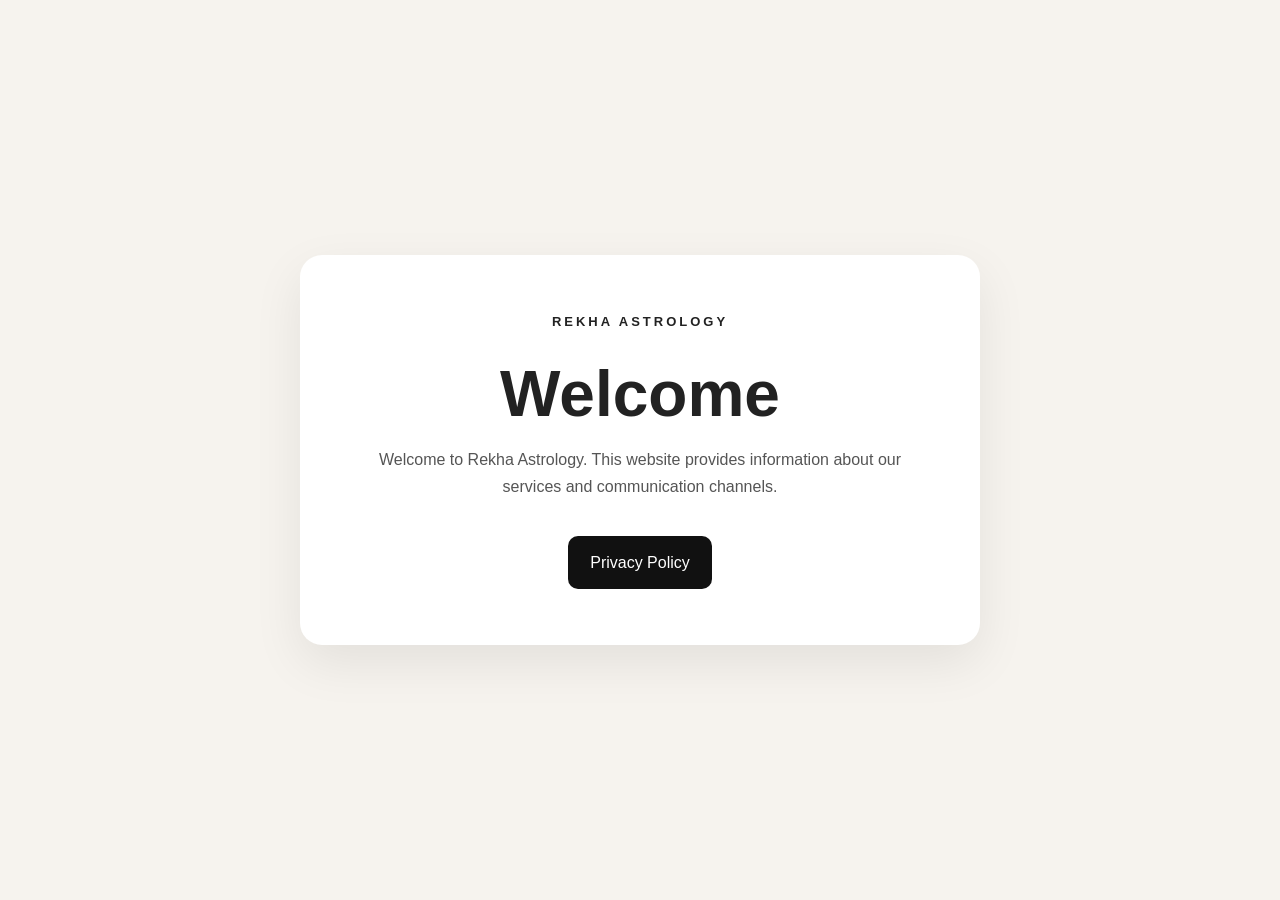
==== index.html @ 8eb56d3b "Add files via upload" ====
<!DOCTYPE html>
<html lang="en">
<head>
  <meta charset="UTF-8">
  <meta name="viewport" content="width=device-width, initial-scale=1.0">
  <title>Rekha Astrology</title>
  <meta name="description" content="Rekha Astrology website.">
  <link rel="stylesheet" href="style.css">
</head>
<body>
  <main class="hero">
    <div class="card">
      <div class="brand">REKHA ASTROLOGY</div>
      <h1>Welcome</h1>
      <p>Welcome to Rekha Astrology. This website provides information about our services and communication channels.</p>
      <a class="button" href="privacy-policy.html">Privacy Policy</a>
    </div>
  </main>
</body>
</html>
---- style.css ----
* {
  box-sizing: border-box;
}

body {
  margin: 0;
  font-family: Arial, Helvetica, sans-serif;
  background: #f6f3ee;
  color: #222;
  line-height: 1.7;
}

.hero {
  min-height: 100vh;
  display: grid;
  place-items: center;
  padding: 24px;
}

.card {
  width: min(680px, 100%);
  background: white;
  padding: 56px;
  border-radius: 22px;
  box-shadow: 0 18px 50px rgba(0,0,0,.08);
  text-align: center;
}

.brand {
  letter-spacing: 3px;
  font-size: 13px;
  font-weight: 700;
  margin-bottom: 28px;
}

h1 {
  font-size: clamp(38px, 7vw, 64px);
  line-height: 1.05;
  margin: 0 0 18px;
}

p {
  color: #555;
}

.button {
  display: inline-block;
  margin-top: 20px;
  padding: 13px 22px;
  background: #111;
  color: white;
  text-decoration: none;
  border-radius: 10px;
}

.page {
  padding: 50px 20px;
}

.policy {
  width: min(850px, 100%);
  margin: auto;
  background: white;
  padding: clamp(28px, 6vw, 64px);
  border-radius: 20px;
  box-shadow: 0 18px 50px rgba(0,0,0,.07);
}

.policy h1 {
  font-size: clamp(36px, 6vw, 52px);
  margin-bottom: 8px;
}

.policy h2 {
  margin-top: 34px;
  font-size: 22px;
}

.updated {
  font-size: 14px;
  color: #777;
}

.back {
  display: inline-block;
  margin-top: 35px;
  color: #111;
  font-weight: 600;
}
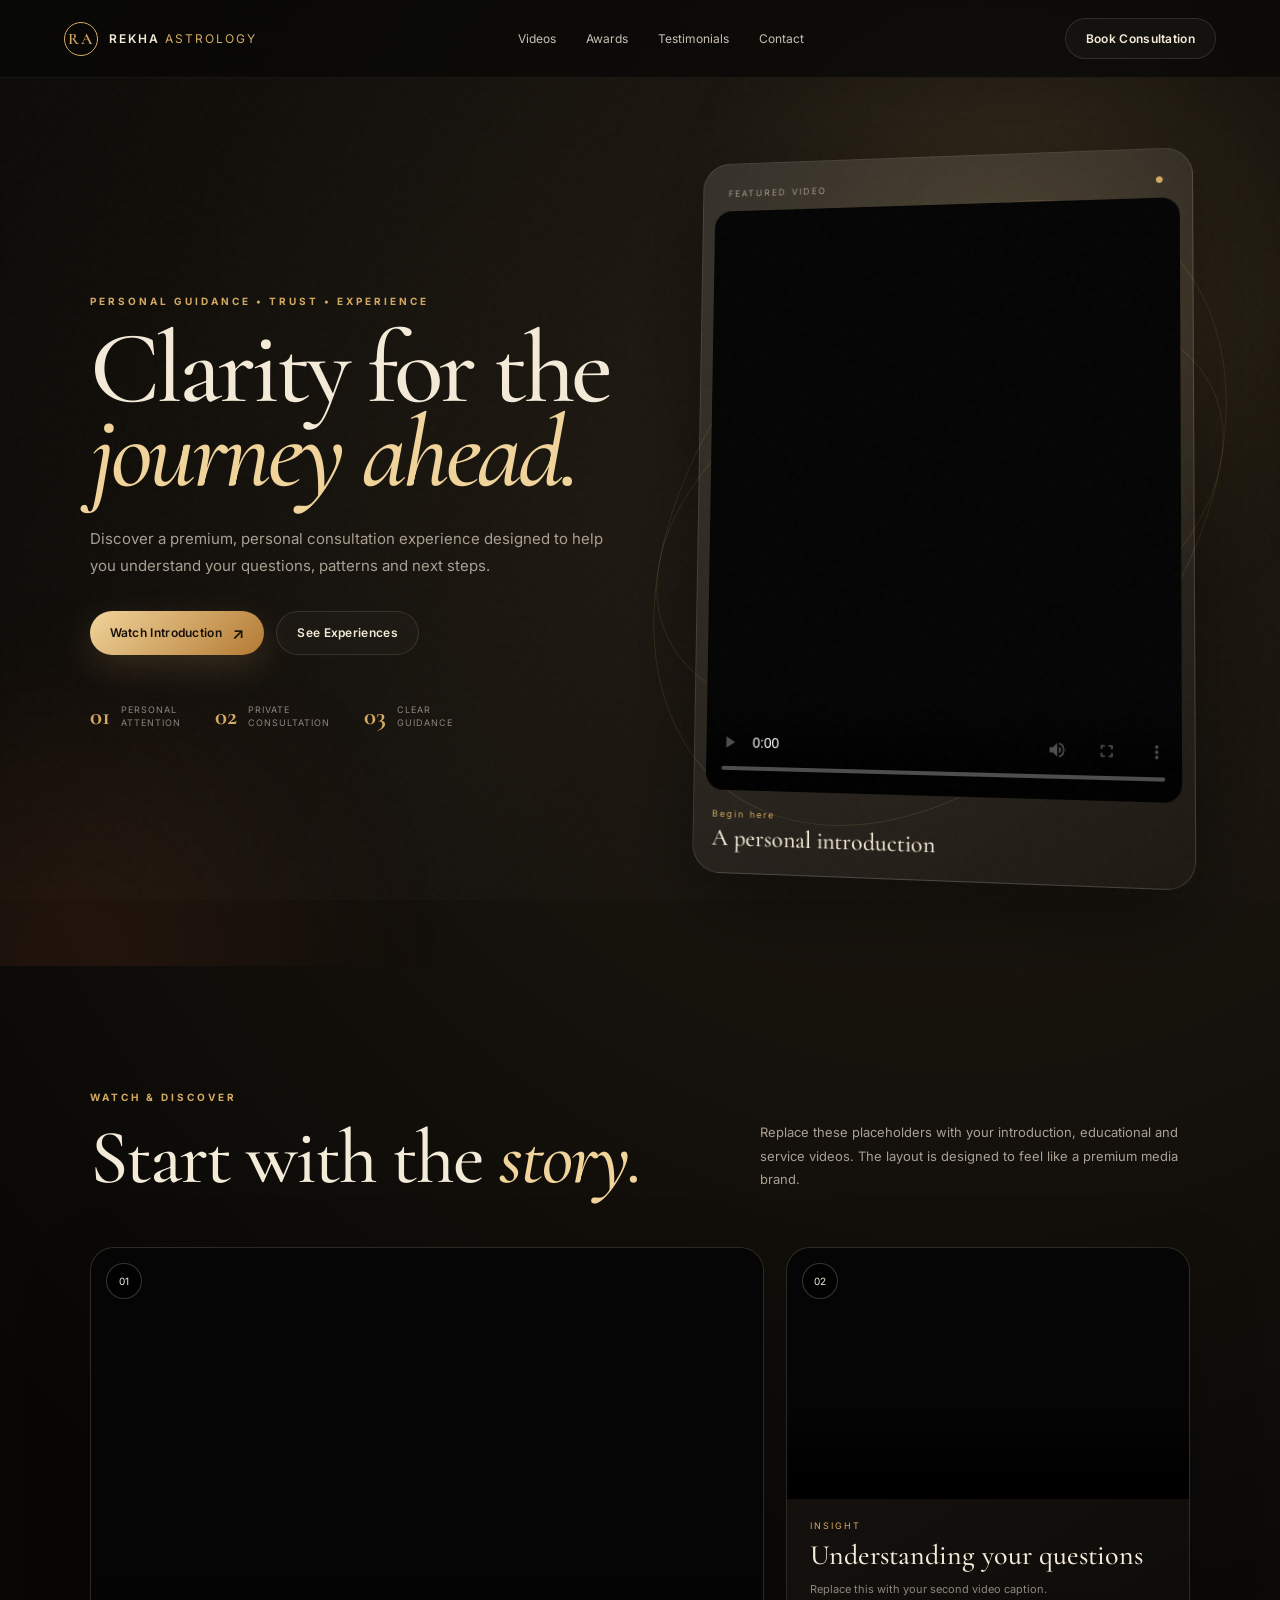
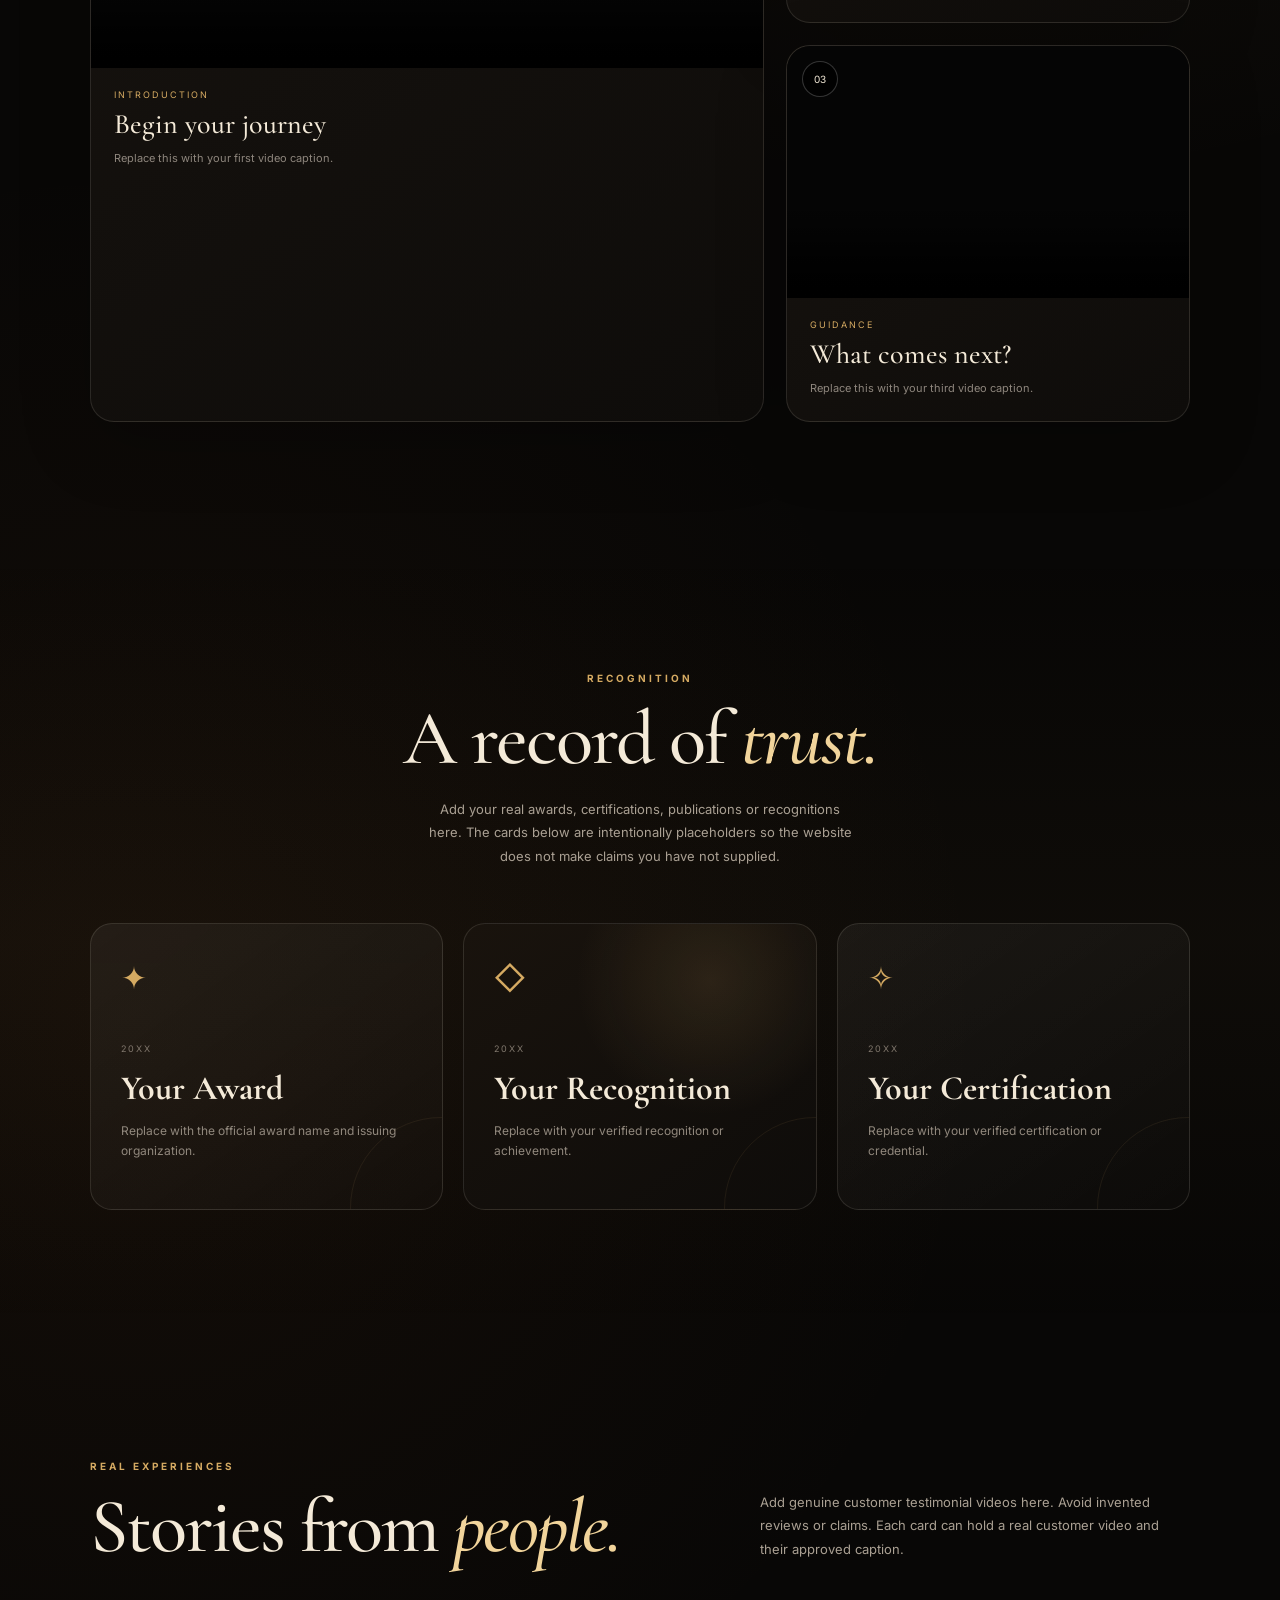
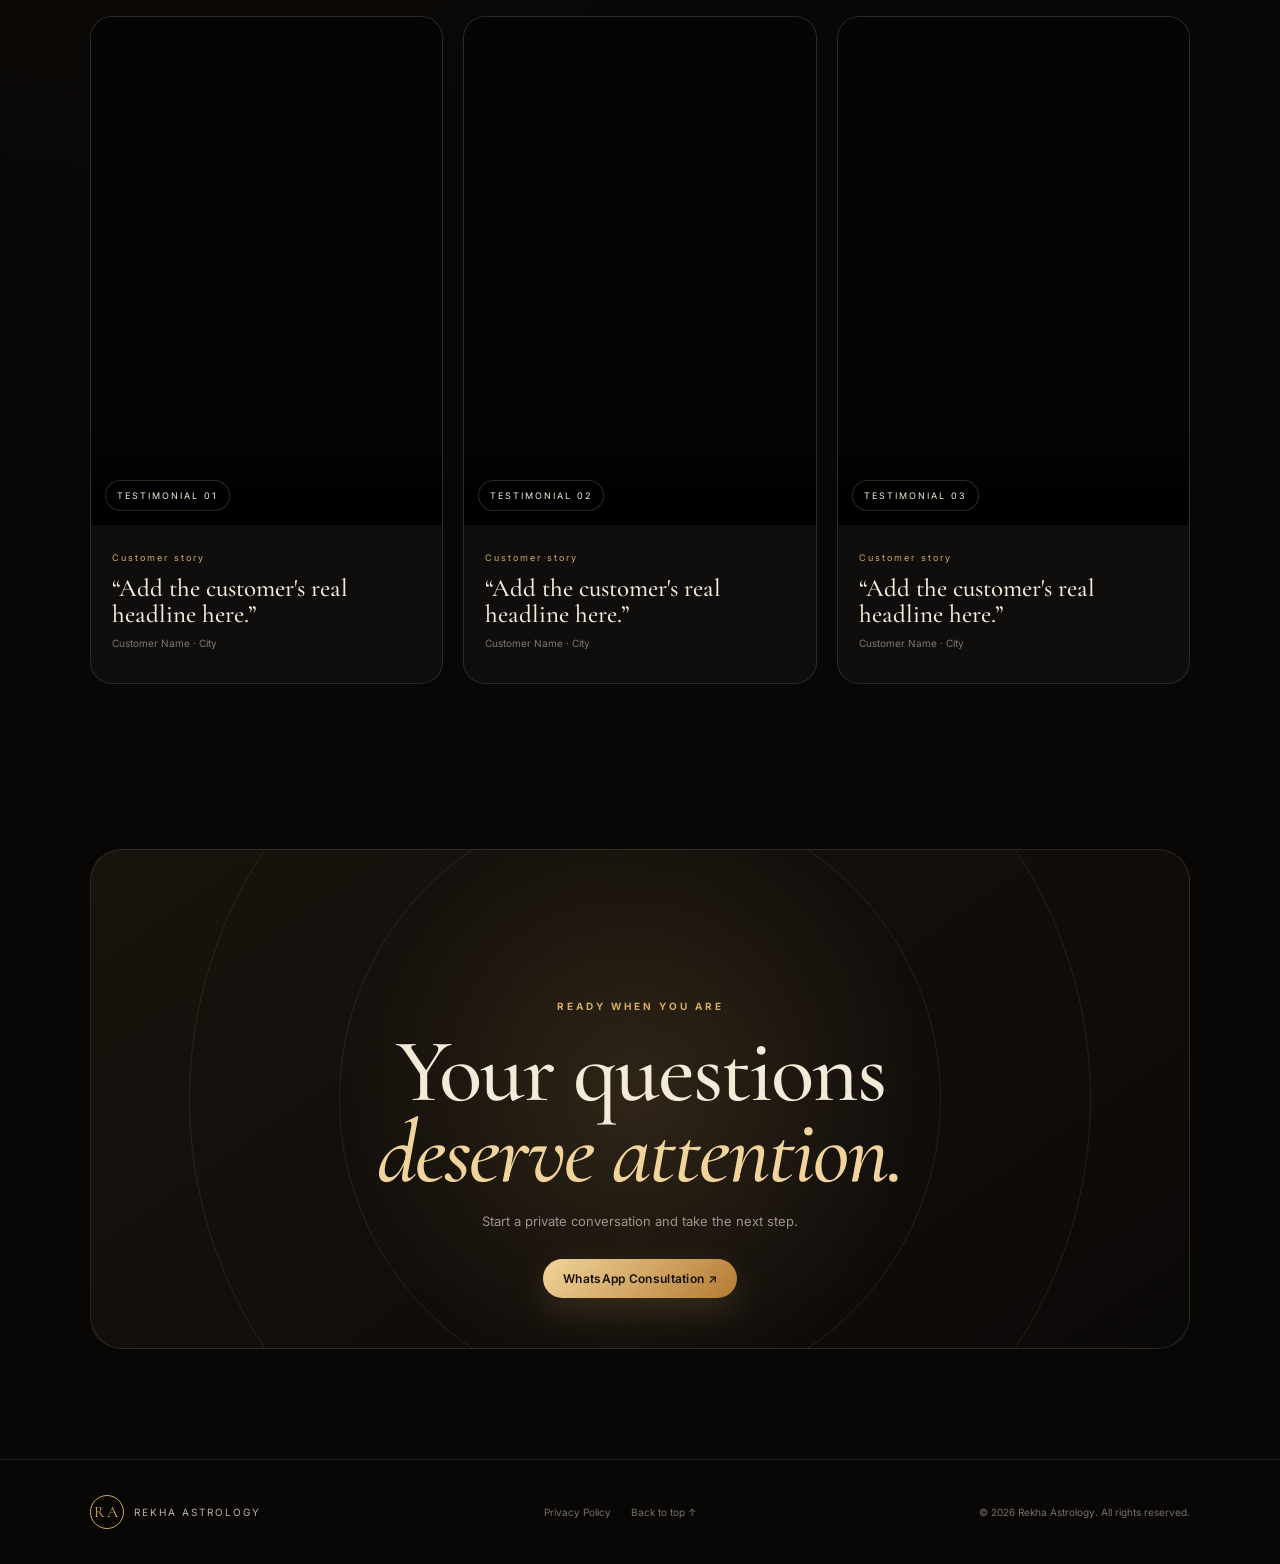
==== commit 5953432f: "Add files via upload" ====
--- a/index.html
+++ b/index.html
@@ -3,18 +3,262 @@
 <head>
   <meta charset="UTF-8">
   <meta name="viewport" content="width=device-width, initial-scale=1.0">
-  <title>Rekha Astrology</title>
-  <meta name="description" content="Rekha Astrology website.">
+  <meta name="description" content="Rekha Astrology - a premium consultation experience.">
+  <title>Rekha Astrology | Premium Guidance</title>
+  <link rel="preconnect" href="https://fonts.googleapis.com">
+  <link rel="preconnect" href="https://fonts.gstatic.com" crossorigin>
+  <link href="https://fonts.googleapis.com/css2?family=Cormorant+Garamond:wght@500;600;700&family=Inter:wght@400;500;600;700&display=swap" rel="stylesheet">
   <link rel="stylesheet" href="style.css">
 </head>
+
 <body>
-  <main class="hero">
-    <div class="card">
-      <div class="brand">REKHA ASTROLOGY</div>
-      <h1>Welcome</h1>
-      <p>Welcome to Rekha Astrology. This website provides information about our services and communication channels.</p>
-      <a class="button" href="privacy-policy.html">Privacy Policy</a>
+  <div class="noise"></div>
+
+  <header class="site-header">
+    <a class="logo" href="#top" aria-label="Rekha Astrology home">
+      <span class="logo-mark">RA</span>
+      <span>REKHA <b>ASTROLOGY</b></span>
+    </a>
+
+    <nav class="nav">
+      <a href="#videos">Videos</a>
+      <a href="#awards">Awards</a>
+      <a href="#testimonials">Testimonials</a>
+      <a href="#contact">Contact</a>
+    </nav>
+
+    <a class="nav-cta" href="#contact">Book Consultation</a>
+    <button class="menu-btn" aria-label="Open menu">☰</button>
+  </header>
+
+  <main id="top">
+    <!-- HERO -->
+    <section class="hero">
+      <div class="hero-glow glow-one"></div>
+      <div class="hero-glow glow-two"></div>
+
+      <div class="hero-copy reveal">
+        <p class="eyebrow">PERSONAL GUIDANCE • TRUST • EXPERIENCE</p>
+        <h1>Clarity for the<br><em>journey ahead.</em></h1>
+        <p class="hero-text">
+          Discover a premium, personal consultation experience designed to help
+          you understand your questions, patterns and next steps.
+        </p>
+
+        <div class="hero-actions">
+          <a class="button button-primary" href="#videos">Watch Introduction <span>↗</span></a>
+          <a class="button button-ghost" href="#testimonials">See Experiences</a>
+        </div>
+
+        <div class="trust-row">
+          <div><strong>01</strong><span>Personal<br>Attention</span></div>
+          <div><strong>02</strong><span>Private<br>Consultation</span></div>
+          <div><strong>03</strong><span>Clear<br>Guidance</span></div>
+        </div>
+      </div>
+
+      <div class="hero-visual reveal delay-1">
+        <div class="orbit orbit-a"></div>
+        <div class="orbit orbit-b"></div>
+        <div class="hero-card">
+          <div class="card-top">
+            <span>FEATURED VIDEO</span>
+            <span class="live-dot">●</span>
+          </div>
+
+          <!-- Replace with your own video file -->
+          <video class="hero-video" controls playsinline preload="metadata"
+                 poster="assets/hero-poster.jpg">
+            <source src="videos/intro.mp4" type="video/mp4">
+            Your browser does not support video.
+          </video>
+
+          <div class="video-caption">
+            <span>Begin here</span>
+            <strong>A personal introduction</strong>
+          </div>
+        </div>
+      </div>
+    </section>
+
+    <!-- VIDEO SECTION -->
+    <section class="section" id="videos">
+      <div class="section-heading reveal">
+        <div>
+          <p class="eyebrow">WATCH & DISCOVER</p>
+          <h2>Start with the <em>story.</em></h2>
+        </div>
+        <p class="section-intro">
+          Replace these placeholders with your introduction, educational and
+          service videos. The layout is designed to feel like a premium media brand.
+        </p>
+      </div>
+
+      <div class="video-grid">
+        <article class="video-card large reveal">
+          <div class="video-frame">
+            <video controls playsinline preload="metadata" poster="assets/video-1.jpg">
+              <source src="videos/video-1.mp4" type="video/mp4">
+            </video>
+            <span class="video-number">01</span>
+          </div>
+          <div class="video-info">
+            <p>INTRODUCTION</p>
+            <h3>Begin your journey</h3>
+            <span>Replace this with your first video caption.</span>
+          </div>
+        </article>
+
+        <article class="video-card reveal delay-1">
+          <div class="video-frame">
+            <video controls playsinline preload="metadata" poster="assets/video-2.jpg">
+              <source src="videos/video-2.mp4" type="video/mp4">
+            </video>
+            <span class="video-number">02</span>
+          </div>
+          <div class="video-info">
+            <p>INSIGHT</p>
+            <h3>Understanding your questions</h3>
+            <span>Replace this with your second video caption.</span>
+          </div>
+        </article>
+
+        <article class="video-card reveal delay-2">
+          <div class="video-frame">
+            <video controls playsinline preload="metadata" poster="assets/video-3.jpg">
+              <source src="videos/video-3.mp4" type="video/mp4">
+            </video>
+            <span class="video-number">03</span>
+          </div>
+          <div class="video-info">
+            <p>GUIDANCE</p>
+            <h3>What comes next?</h3>
+            <span>Replace this with your third video caption.</span>
+          </div>
+        </article>
+      </div>
+    </section>
+
+    <!-- AWARDS -->
+    <section class="section awards-section" id="awards">
+      <div class="section-heading centered reveal">
+        <p class="eyebrow">RECOGNITION</p>
+        <h2>A record of <em>trust.</em></h2>
+        <p class="section-intro">
+          Add your real awards, certifications, publications or recognitions here.
+          The cards below are intentionally placeholders so the website does not make
+          claims you have not supplied.
+        </p>
+      </div>
+
+      <div class="awards-grid">
+        <article class="award-card reveal">
+          <span class="award-icon">✦</span>
+          <span class="award-year">20XX</span>
+          <h3>Your Award</h3>
+          <p>Replace with the official award name and issuing organization.</p>
+        </article>
+
+        <article class="award-card featured reveal delay-1">
+          <span class="award-icon">◇</span>
+          <span class="award-year">20XX</span>
+          <h3>Your Recognition</h3>
+          <p>Replace with your verified recognition or achievement.</p>
+        </article>
+
+        <article class="award-card reveal delay-2">
+          <span class="award-icon">✧</span>
+          <span class="award-year">20XX</span>
+          <h3>Your Certification</h3>
+          <p>Replace with your verified certification or credential.</p>
+        </article>
+      </div>
+    </section>
+
+    <!-- TESTIMONIALS -->
+    <section class="section testimonials-section" id="testimonials">
+      <div class="section-heading reveal">
+        <div>
+          <p class="eyebrow">REAL EXPERIENCES</p>
+          <h2>Stories from <em>people.</em></h2>
+        </div>
+        <p class="section-intro">
+          Add genuine customer testimonial videos here. Avoid invented reviews or
+          claims. Each card can hold a real customer video and their approved caption.
+        </p>
+      </div>
+
+      <div class="testimonial-grid">
+        <article class="testimonial-card reveal">
+          <div class="testimonial-video">
+            <video controls playsinline preload="metadata" poster="assets/testimonial-1.jpg">
+              <source src="videos/testimonial-1.mp4" type="video/mp4">
+            </video>
+            <div class="play-label">TESTIMONIAL 01</div>
+          </div>
+          <div class="testimonial-copy">
+            <span>Customer story</span>
+            <h3>“Add the customer's real headline here.”</h3>
+            <p>Customer Name · City</p>
+          </div>
+        </article>
+
+        <article class="testimonial-card reveal delay-1">
+          <div class="testimonial-video">
+            <video controls playsinline preload="metadata" poster="assets/testimonial-2.jpg">
+              <source src="videos/testimonial-2.mp4" type="video/mp4">
+            </video>
+            <div class="play-label">TESTIMONIAL 02</div>
+          </div>
+          <div class="testimonial-copy">
+            <span>Customer story</span>
+            <h3>“Add the customer's real headline here.”</h3>
+            <p>Customer Name · City</p>
+          </div>
+        </article>
+
+        <article class="testimonial-card reveal delay-2">
+          <div class="testimonial-video">
+            <video controls playsinline preload="metadata" poster="assets/testimonial-3.jpg">
+              <source src="videos/testimonial-3.mp4" type="video/mp4">
+            </video>
+            <div class="play-label">TESTIMONIAL 03</div>
+          </div>
+          <div class="testimonial-copy">
+            <span>Customer story</span>
+            <h3>“Add the customer's real headline here.”</h3>
+            <p>Customer Name · City</p>
+          </div>
+        </article>
+      </div>
+    </section>
+
+    <!-- CTA -->
+    <section class="cta-section" id="contact">
+      <div class="cta-glow"></div>
+      <div class="cta-inner reveal">
+        <p class="eyebrow">READY WHEN YOU ARE</p>
+        <h2>Your questions<br><em>deserve attention.</em></h2>
+        <p>Start a private conversation and take the next step.</p>
+        <a class="button button-primary" href="https://wa.me/919864862860" target="_blank" rel="noopener">
+          WhatsApp Consultation ↗
+        </a>
+      </div>
+    </section>
+  </main>
+
+  <footer>
+    <div class="footer-brand">
+      <span class="logo-mark">RA</span>
+      <span>REKHA ASTROLOGY</span>
     </div>
-  </main>
+    <div class="footer-links">
+      <a href="privacy-policy.html">Privacy Policy</a>
+      <a href="#top">Back to top ↑</a>
+    </div>
+    <p>© <span id="year"></span> Rekha Astrology. All rights reserved.</p>
+  </footer>
+
+  <script src="script.js"></script>
 </body>
 </html>
--- a/style.css
+++ b/style.css
@@ -1,89 +1,110 @@
-* {
-  box-sizing: border-box;
+*{box-sizing:border-box}
+:root{
+  --bg:#080706;
+  --panel:#12100d;
+  --panel2:#181410;
+  --cream:#f4ead8;
+  --muted:#aaa093;
+  --gold:#d5aa62;
+  --gold2:#f1d49b;
+  --line:rgba(244,234,216,.12);
+  --shadow:0 30px 90px rgba(0,0,0,.45);
 }
+html{scroll-behavior:smooth}
+body{
+  margin:0;background:
+  radial-gradient(circle at 75% 10%,rgba(213,170,98,.12),transparent 30%),
+  radial-gradient(circle at 10% 55%,rgba(160,90,35,.08),transparent 30%),
+  var(--bg);
+  color:var(--cream);font-family:Inter,Arial,sans-serif;overflow-x:hidden
+}
+body:before{content:"";position:fixed;inset:0;pointer-events:none;background:linear-gradient(120deg,transparent,rgba(255,255,255,.015),transparent);z-index:0}
+.noise{position:fixed;inset:0;opacity:.025;pointer-events:none;z-index:20;background-image:url("data:image/svg+xml,%3Csvg viewBox='0 0 180 180' xmlns='http://www.w3.org/2000/svg'%3E%3Cfilter id='n'%3E%3CfeTurbulence type='fractalNoise' baseFrequency='.9' numOctaves='4' stitchTiles='stitch'/%3E%3C/filter%3E%3Crect width='100%25' height='100%25' filter='url(%23n)' opacity='.8'/%3E%3C/svg%3E")}
+a{color:inherit;text-decoration:none}
+.site-header{
+  position:fixed;top:0;left:0;right:0;height:78px;padding:0 5vw;
+  display:flex;align-items:center;justify-content:space-between;
+  border-bottom:1px solid rgba(255,255,255,.06);
+  background:rgba(8,7,6,.72);backdrop-filter:blur(18px);z-index:50
+}
+.logo{display:flex;align-items:center;gap:11px;font-size:12px;letter-spacing:2px;font-weight:600}
+.logo b{font-weight:400;color:var(--gold)}
+.logo-mark{display:grid;place-items:center;width:34px;height:34px;border:1px solid var(--gold);border-radius:50%;color:var(--gold);font-family:"Cormorant Garamond",serif;font-size:16px}
+.nav{display:flex;gap:30px;font-size:12px;color:#c9c0b5}
+.nav a{transition:.25s}.nav a:hover{color:var(--gold2)}
+.nav-cta,.button{display:inline-flex;align-items:center;justify-content:center;border-radius:999px;padding:12px 20px;font-size:12px;font-weight:600;letter-spacing:.3px}
+.nav-cta{border:1px solid var(--line);background:rgba(255,255,255,.03)}
+.menu-btn{display:none;background:none;color:var(--cream);border:0;font-size:22px}
+.hero{
+  min-height:100vh;padding:150px 7vw 90px;display:grid;grid-template-columns:1.02fr .98fr;
+  align-items:center;gap:6vw;position:relative;overflow:hidden
+}
+.hero-copy{position:relative;z-index:2;max-width:720px}
+.eyebrow{font-size:10px;letter-spacing:3px;color:var(--gold);font-weight:700;margin:0 0 20px}
+h1,h2,h3{font-family:"Cormorant Garamond",Georgia,serif}
+h1{font-size:clamp(64px,8vw,116px);line-height:.82;font-weight:500;letter-spacing:-4px;margin:0 0 30px}
+h1 em,h2 em{font-weight:500;color:var(--gold2)}
+.hero-text{max-width:540px;color:var(--muted);line-height:1.8;font-size:15px}
+.hero-actions{display:flex;gap:12px;margin:32px 0 46px;flex-wrap:wrap}
+.button-primary{background:linear-gradient(135deg,#f1d49b,#b47a32);color:#17110a;box-shadow:0 12px 35px rgba(213,170,98,.18)}
+.button-primary span{margin-left:10px;font-size:16px}
+.button-ghost{border:1px solid var(--line);background:rgba(255,255,255,.025)}
+.trust-row{display:flex;gap:34px}.trust-row div{display:flex;gap:11px;align-items:center}.trust-row strong{font-family:"Cormorant Garamond";font-size:25px;color:var(--gold)}.trust-row span{font-size:9px;line-height:1.45;color:#8d867e;letter-spacing:1px;text-transform:uppercase}
+.hero-visual{position:relative;min-height:620px;display:grid;place-items:center}
+.hero-card{
+  width:min(500px,100%);padding:12px;background:linear-gradient(145deg,rgba(255,255,255,.11),rgba(255,255,255,.025));
+  border:1px solid rgba(255,255,255,.12);border-radius:28px;box-shadow:var(--shadow);
+  transform:perspective(1200px) rotateY(-7deg) rotateX(3deg);transition:.5s;position:relative;z-index:2
+}
+.hero-card:hover{transform:perspective(1200px) rotateY(-1deg) rotateX(1deg) translateY(-8px)}
+.card-top{display:flex;justify-content:space-between;padding:13px 14px;color:#a49b8e;font-size:9px;letter-spacing:2px}
+.live-dot{color:#d5aa62}
+.hero-video,.video-frame video,.testimonial-video video{display:block;width:100%;height:100%;object-fit:cover;background:#050505}
+.hero-video{aspect-ratio:4/5;border-radius:18px}
+.video-caption{padding:18px 7px 8px;display:flex;flex-direction:column;gap:4px}.video-caption span{font-size:9px;color:var(--gold);letter-spacing:2px}.video-caption strong{font-family:"Cormorant Garamond";font-size:24px;font-weight:500}
+.orbit{position:absolute;border:1px solid rgba(213,170,98,.14);border-radius:50%;transform:rotate(-24deg);z-index:0}.orbit-a{width:600px;height:360px}.orbit-b{width:480px;height:700px;transform:rotate(38deg)}
+.hero-glow{position:absolute;width:400px;height:400px;border-radius:50%;filter:blur(100px);opacity:.15}.glow-one{background:#d5aa62;right:5%;top:10%}.glow-two{background:#9a4d28;left:-10%;bottom:-20%}
+.section{padding:125px 7vw;position:relative;z-index:2}
+.section-heading{display:flex;justify-content:space-between;align-items:end;gap:50px;margin-bottom:55px}.section-heading.centered{display:block;text-align:center;max-width:800px;margin:0 auto 55px}
+h2{font-size:clamp(52px,6vw,86px);line-height:.9;letter-spacing:-2px;font-weight:500;margin:0}
+.section-intro{max-width:430px;color:var(--muted);font-size:13px;line-height:1.8;margin:0}
+.centered .section-intro{margin:25px auto 0}
+.video-grid{display:grid;grid-template-columns:1.25fr .75fr;gap:22px}
+.video-card{background:linear-gradient(145deg,#17130f,#0e0c0a);border:1px solid var(--line);border-radius:24px;overflow:hidden;box-shadow:0 20px 70px rgba(0,0,0,.22);transition:.45s}
+.video-card:hover,.award-card:hover,.testimonial-card:hover{transform:translateY(-8px);border-color:rgba(213,170,98,.3)}
+.video-card.large{grid-row:span 2}
+.video-frame{position:relative;aspect-ratio:16/10;background:#050505;overflow:hidden}.video-card.large .video-frame{aspect-ratio:16/10}
+.video-number{position:absolute;top:15px;left:15px;width:36px;height:36px;border-radius:50%;display:grid;place-items:center;background:rgba(0,0,0,.65);border:1px solid rgba(255,255,255,.2);font-size:10px}
+.video-info{padding:21px 23px 25px}.video-info p{font-size:9px;letter-spacing:2px;color:var(--gold);margin:0 0 7px}.video-info h3{font-size:28px;margin:0 0 5px;font-weight:500}.video-info span{color:#8e867d;font-size:11px}
+.awards-section{background:linear-gradient(180deg,transparent,rgba(213,170,98,.035),transparent)}
+.awards-grid{display:grid;grid-template-columns:repeat(3,1fr);gap:20px}
+.award-card{min-height:280px;padding:35px 30px;border:1px solid var(--line);border-radius:22px;background:linear-gradient(145deg,rgba(255,255,255,.05),rgba(255,255,255,.015));transition:.45s;position:relative;overflow:hidden}
+.award-card:after{content:"";position:absolute;width:180px;height:180px;border:1px solid rgba(213,170,98,.09);border-radius:50%;right:-90px;bottom:-90px}
+.award-card.featured{background:radial-gradient(circle at 70% 20%,rgba(213,170,98,.12),transparent 40%),linear-gradient(145deg,#19130d,#0e0c0a)}
+.award-icon{display:block;color:var(--gold);font-size:31px;margin-bottom:40px}.award-year{font-size:9px;letter-spacing:2px;color:#81786d}.award-card h3{font-size:34px;margin:12px 0 8px}.award-card p{font-size:12px;line-height:1.7;color:#91887d;max-width:290px}
+.testimonial-grid{display:grid;grid-template-columns:repeat(3,1fr);gap:20px}
+.testimonial-card{border:1px solid var(--line);border-radius:22px;background:#100e0c;overflow:hidden;transition:.45s}
+.testimonial-video{aspect-ratio:9/13;position:relative}.play-label{position:absolute;left:14px;bottom:14px;font-size:9px;letter-spacing:2px;padding:9px 11px;background:rgba(0,0,0,.7);border:1px solid rgba(255,255,255,.16);border-radius:999px}
+.testimonial-copy{padding:20px 21px 24px}.testimonial-copy span{font-size:9px;color:var(--gold);letter-spacing:2px}.testimonial-copy h3{font-size:25px;line-height:1.05;font-weight:500;margin:10px 0}.testimonial-copy p{font-size:10px;color:#7f776e}
+.cta-section{margin:40px 7vw 110px;border-radius:32px;min-height:500px;display:grid;place-items:center;text-align:center;position:relative;overflow:hidden;border:1px solid var(--line);background:radial-gradient(circle at center,rgba(213,170,98,.15),transparent 48%),linear-gradient(145deg,#19130d,#0b0908)}
+.cta-section:before,.cta-section:after{content:"";position:absolute;border:1px solid rgba(213,170,98,.12);border-radius:50%}.cta-section:before{width:600px;height:600px}.cta-section:after{width:900px;height:900px}
+.cta-inner{position:relative;z-index:2}.cta-inner h2{font-size:clamp(54px,7vw,90px)}.cta-inner>p:not(.eyebrow){color:#9d958a;margin:20px auto 30px;font-size:13px}
+footer{border-top:1px solid var(--line);padding:35px 7vw;display:flex;align-items:center;justify-content:space-between;gap:20px;color:#777069;font-size:10px}
+.footer-brand{display:flex;align-items:center;gap:10px;letter-spacing:2px;color:#bdb4a8}.footer-links{display:flex;gap:20px}.footer-links a:hover{color:var(--gold)}
+.reveal{opacity:0;transform:translateY(24px);transition:opacity .8s ease,transform .8s ease}.reveal.visible{opacity:1;transform:none}.delay-1{transition-delay:.12s}.delay-2{transition-delay:.22s}
 
-body {
-  margin: 0;
-  font-family: Arial, Helvetica, sans-serif;
-  background: #f6f3ee;
-  color: #222;
-  line-height: 1.7;
+@media(max-width:900px){
+  .nav{display:none}.nav-cta{display:none}.menu-btn{display:block}
+  .hero{grid-template-columns:1fr;padding-top:130px}.hero-visual{min-height:500px}
+  .video-grid{grid-template-columns:1fr}.video-card.large{grid-row:auto}
+  .awards-grid,.testimonial-grid{grid-template-columns:1fr 1fr}
+  .section-heading{display:block}.section-intro{margin-top:22px}
 }
-
-.hero {
-  min-height: 100vh;
-  display: grid;
-  place-items: center;
-  padding: 24px;
+@media(max-width:620px){
+  .site-header{padding:0 20px}.hero,.section{padding-left:20px;padding-right:20px}
+  h1{font-size:64px;letter-spacing:-2px}.hero-visual{min-height:430px}.hero-card{transform:none}.orbit{display:none}
+  .trust-row{gap:18px}.trust-row span{font-size:8px}
+  .awards-grid,.testimonial-grid{grid-template-columns:1fr}
+  .cta-section{margin-left:20px;margin-right:20px}.cta-section:before,.cta-section:after{display:none}
+  footer{padding:30px 20px;flex-direction:column;align-items:flex-start}
 }
-
-.card {
-  width: min(680px, 100%);
-  background: white;
-  padding: 56px;
-  border-radius: 22px;
-  box-shadow: 0 18px 50px rgba(0,0,0,.08);
-  text-align: center;
-}
-
-.brand {
-  letter-spacing: 3px;
-  font-size: 13px;
-  font-weight: 700;
-  margin-bottom: 28px;
-}
-
-h1 {
-  font-size: clamp(38px, 7vw, 64px);
-  line-height: 1.05;
-  margin: 0 0 18px;
-}
-
-p {
-  color: #555;
-}
-
-.button {
-  display: inline-block;
-  margin-top: 20px;
-  padding: 13px 22px;
-  background: #111;
-  color: white;
-  text-decoration: none;
-  border-radius: 10px;
-}
-
-.page {
-  padding: 50px 20px;
-}
-
-.policy {
-  width: min(850px, 100%);
-  margin: auto;
-  background: white;
-  padding: clamp(28px, 6vw, 64px);
-  border-radius: 20px;
-  box-shadow: 0 18px 50px rgba(0,0,0,.07);
-}
-
-.policy h1 {
-  font-size: clamp(36px, 6vw, 52px);
-  margin-bottom: 8px;
-}
-
-.policy h2 {
-  margin-top: 34px;
-  font-size: 22px;
-}
-
-.updated {
-  font-size: 14px;
-  color: #777;
-}
-
-.back {
-  display: inline-block;
-  margin-top: 35px;
-  color: #111;
-  font-weight: 600;
-}
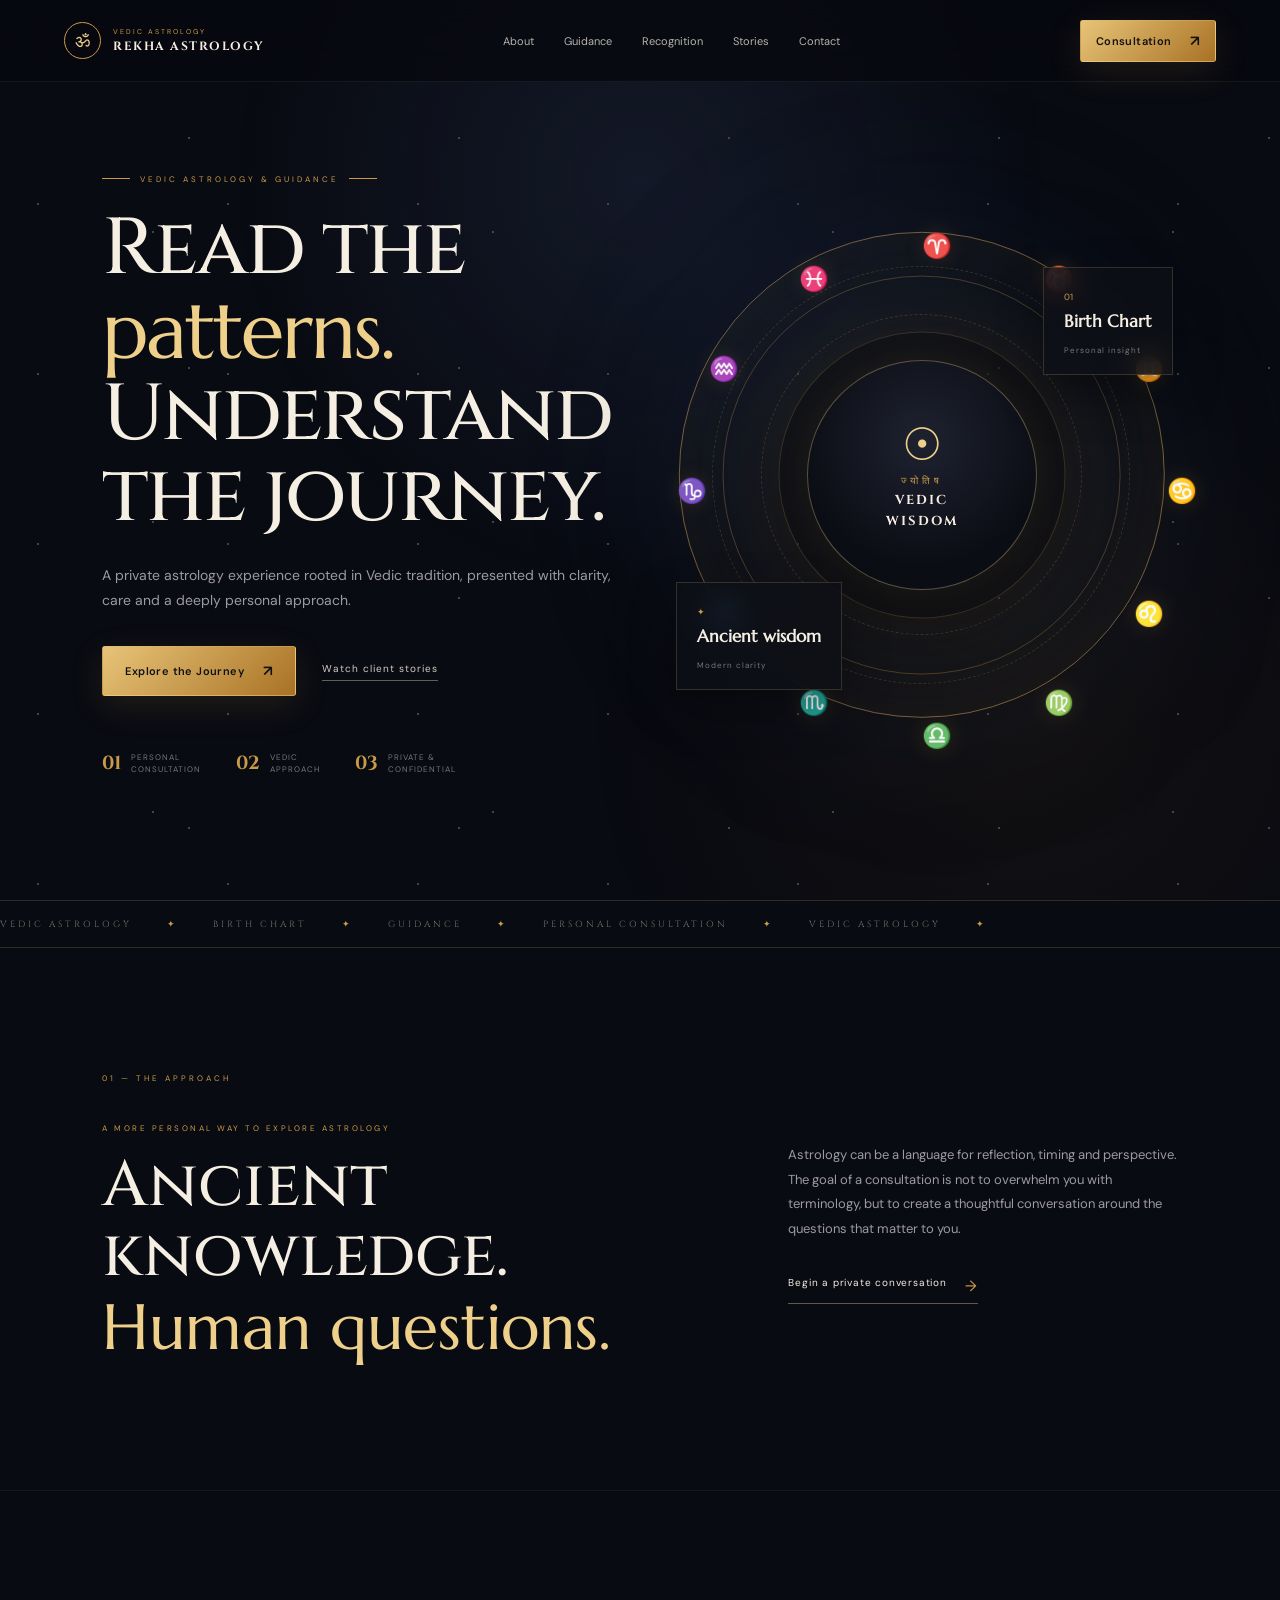
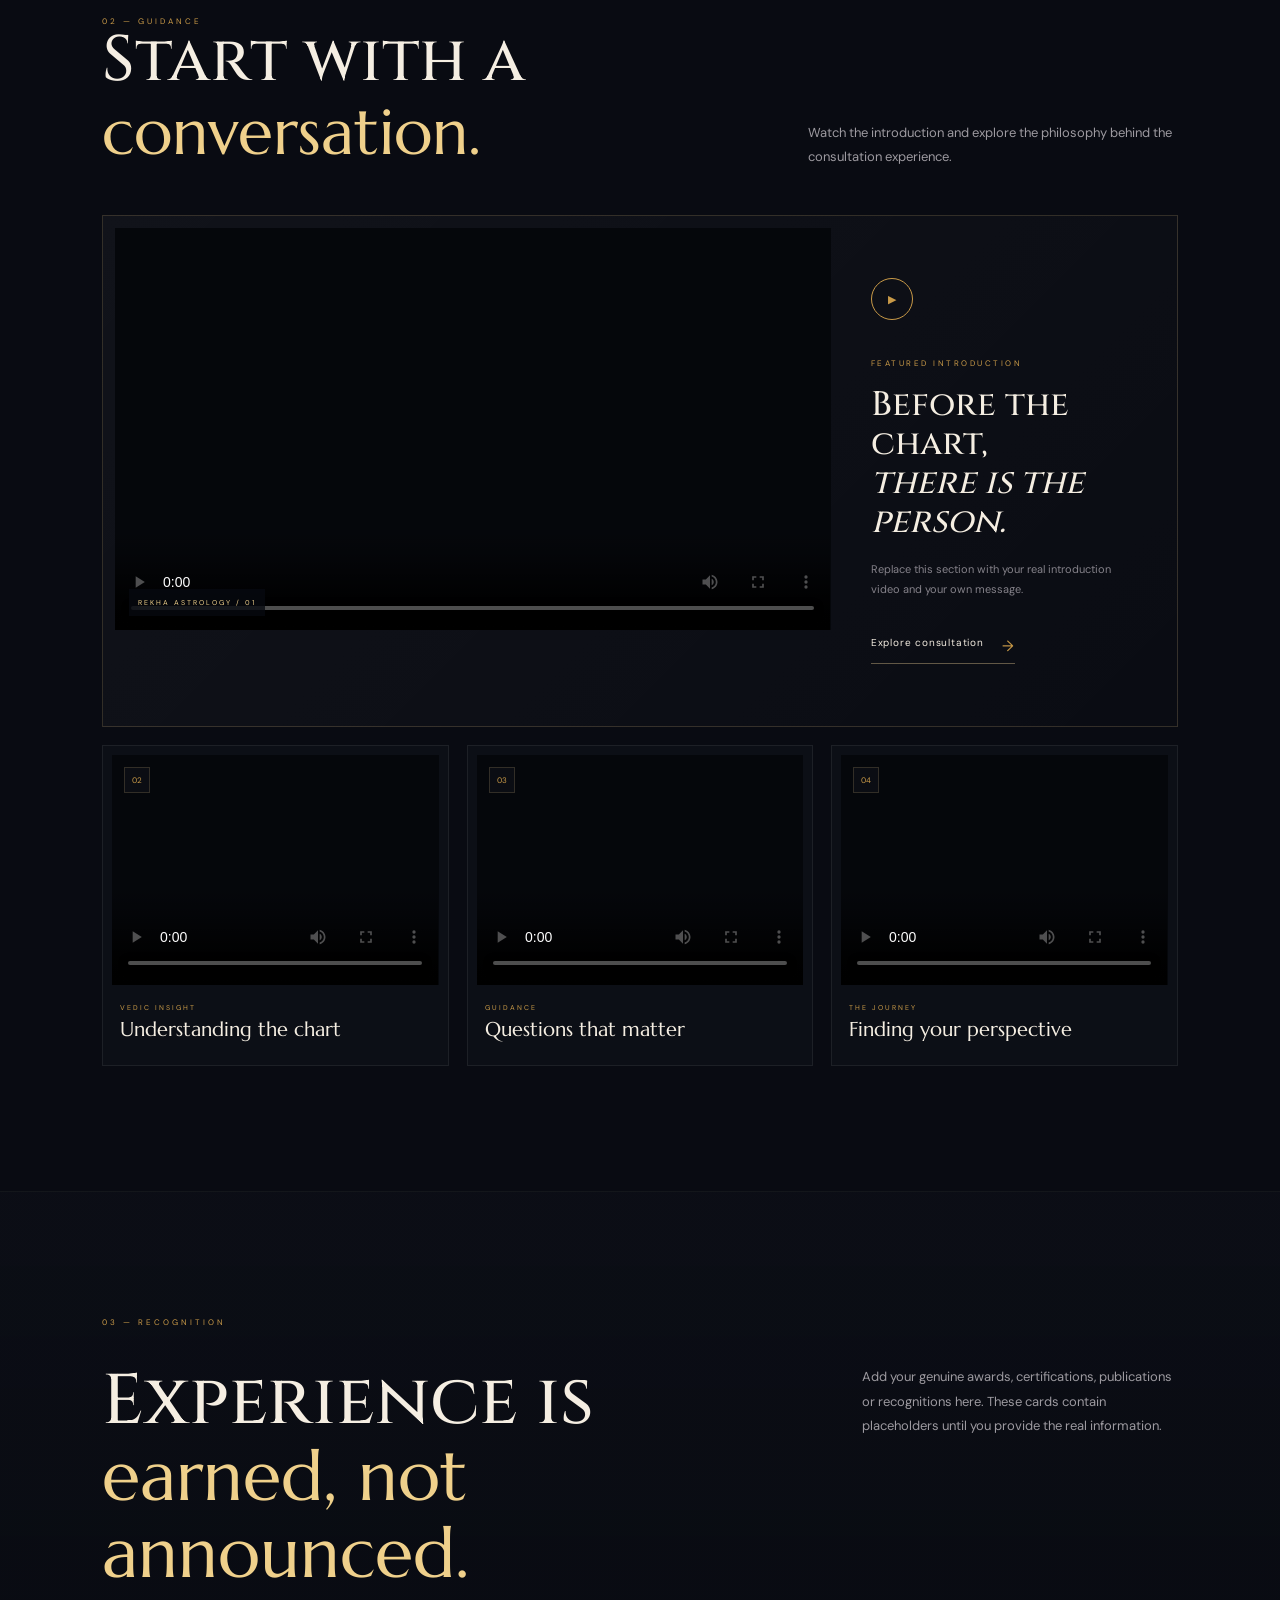
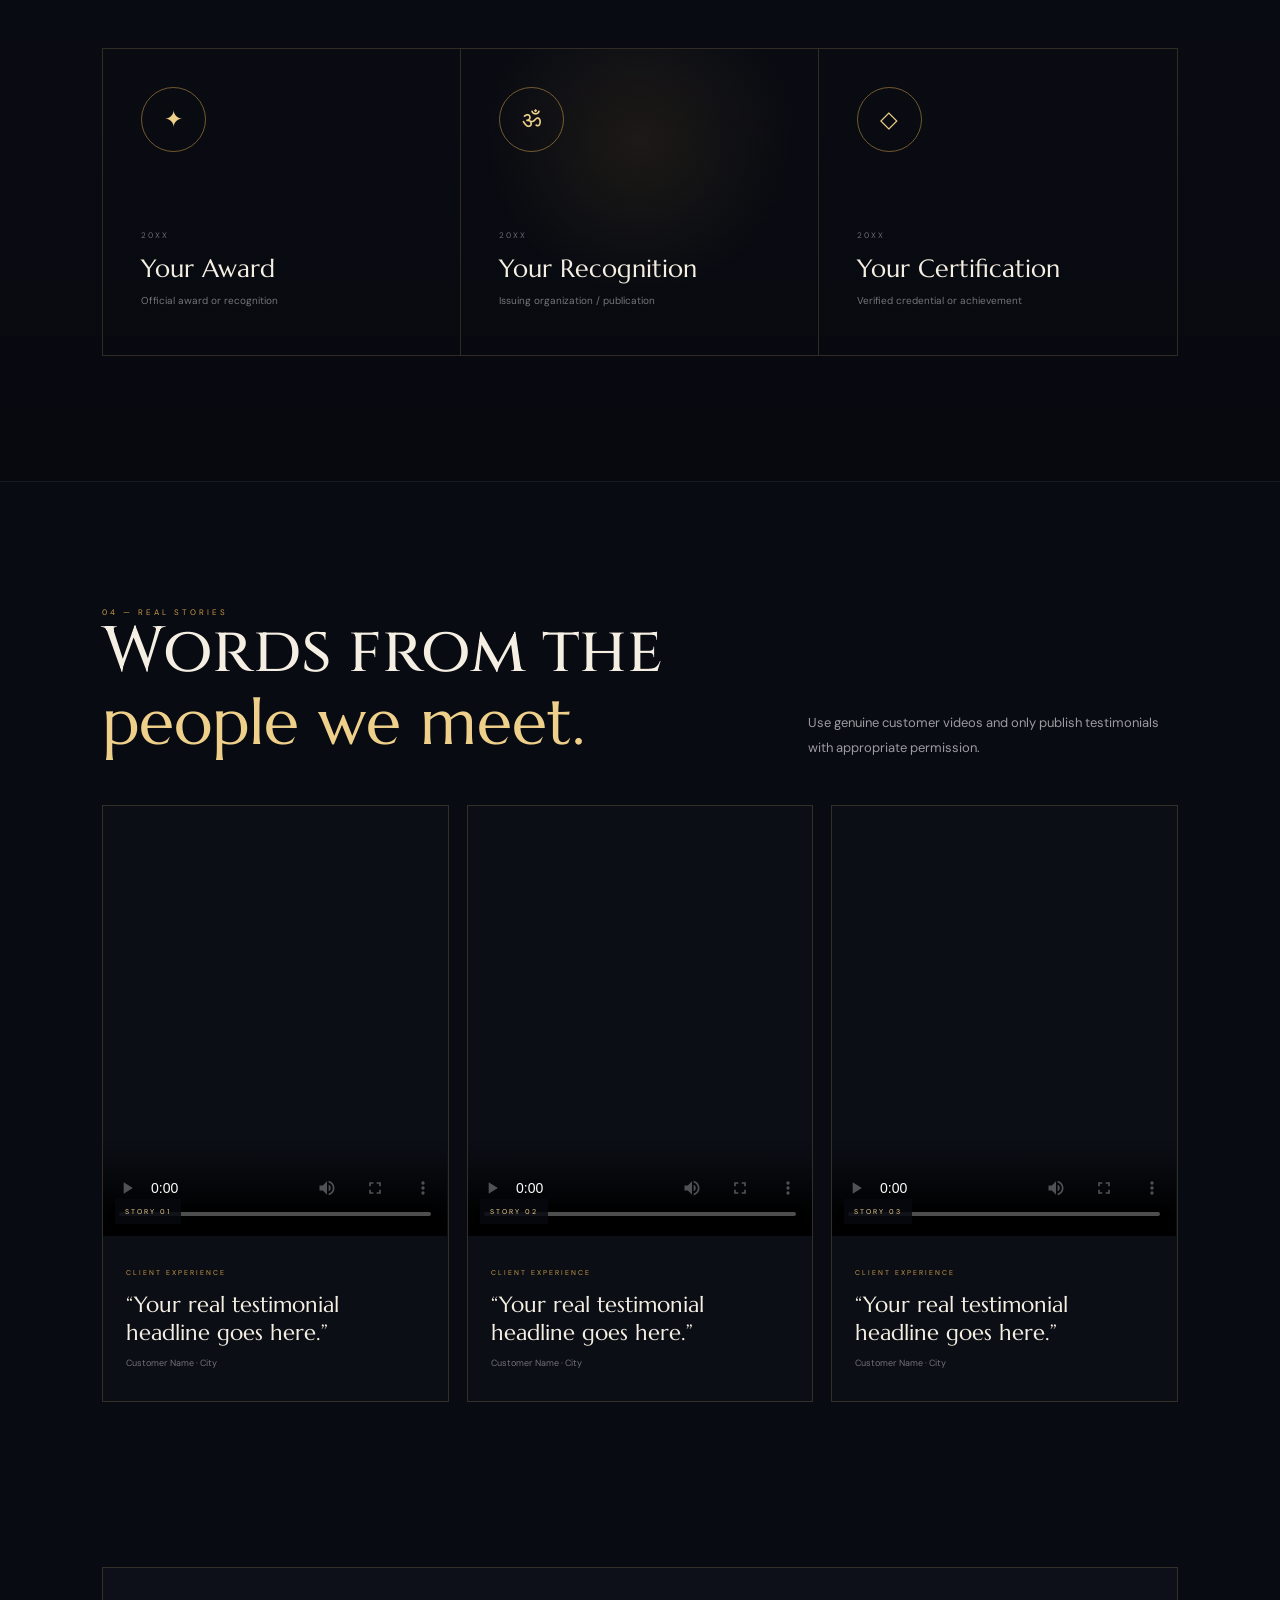
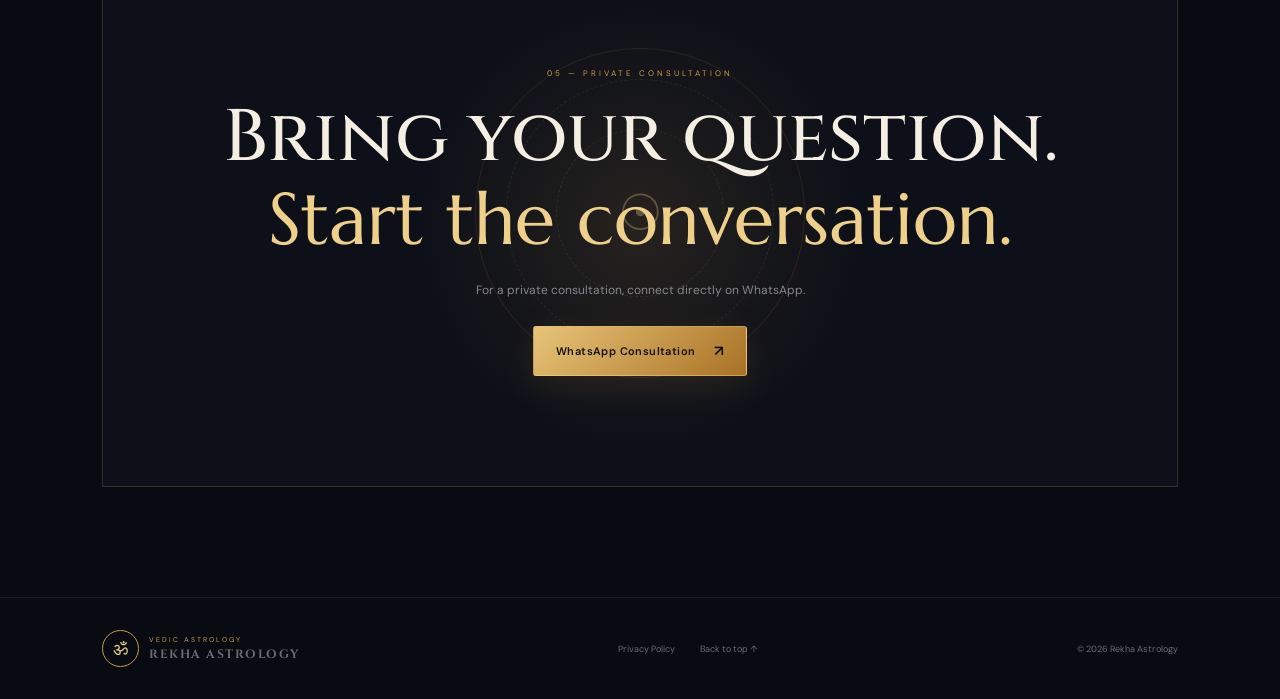
==== commit 8067b5a4: "Add files via upload" ====
--- a/index.html
+++ b/index.html
@@ -1,264 +1,227 @@
 <!DOCTYPE html>
 <html lang="en">
 <head>
-  <meta charset="UTF-8">
-  <meta name="viewport" content="width=device-width, initial-scale=1.0">
-  <meta name="description" content="Rekha Astrology - a premium consultation experience.">
-  <title>Rekha Astrology | Premium Guidance</title>
-  <link rel="preconnect" href="https://fonts.googleapis.com">
-  <link rel="preconnect" href="https://fonts.gstatic.com" crossorigin>
-  <link href="https://fonts.googleapis.com/css2?family=Cormorant+Garamond:wght@500;600;700&family=Inter:wght@400;500;600;700&display=swap" rel="stylesheet">
-  <link rel="stylesheet" href="style.css">
+<meta charset="UTF-8">
+<meta name="viewport" content="width=device-width, initial-scale=1.0">
+<meta name="description" content="Rekha Astrology - Vedic astrology consultation and guidance.">
+<title>Rekha Astrology | Vedic Astrology</title>
+<link rel="preconnect" href="https://fonts.googleapis.com">
+<link rel="preconnect" href="https://fonts.gstatic.com" crossorigin>
+<link href="https://fonts.googleapis.com/css2?family=Cinzel:wght@500;600;700&family=DM+Sans:wght@400;500;600&family=Marcellus&display=swap" rel="stylesheet">
+<link rel="stylesheet" href="style.css">
 </head>
-
 <body>
-  <div class="noise"></div>
-
-  <header class="site-header">
-    <a class="logo" href="#top" aria-label="Rekha Astrology home">
-      <span class="logo-mark">RA</span>
-      <span>REKHA <b>ASTROLOGY</b></span>
-    </a>
-
-    <nav class="nav">
-      <a href="#videos">Videos</a>
-      <a href="#awards">Awards</a>
-      <a href="#testimonials">Testimonials</a>
-      <a href="#contact">Contact</a>
-    </nav>
-
-    <a class="nav-cta" href="#contact">Book Consultation</a>
-    <button class="menu-btn" aria-label="Open menu">☰</button>
-  </header>
-
-  <main id="top">
-    <!-- HERO -->
-    <section class="hero">
-      <div class="hero-glow glow-one"></div>
-      <div class="hero-glow glow-two"></div>
-
-      <div class="hero-copy reveal">
-        <p class="eyebrow">PERSONAL GUIDANCE • TRUST • EXPERIENCE</p>
-        <h1>Clarity for the<br><em>journey ahead.</em></h1>
-        <p class="hero-text">
-          Discover a premium, personal consultation experience designed to help
-          you understand your questions, patterns and next steps.
-        </p>
-
-        <div class="hero-actions">
-          <a class="button button-primary" href="#videos">Watch Introduction <span>↗</span></a>
-          <a class="button button-ghost" href="#testimonials">See Experiences</a>
-        </div>
-
-        <div class="trust-row">
-          <div><strong>01</strong><span>Personal<br>Attention</span></div>
-          <div><strong>02</strong><span>Private<br>Consultation</span></div>
-          <div><strong>03</strong><span>Clear<br>Guidance</span></div>
-        </div>
+
+<div class="stars"></div>
+<div class="constellation constellation-a"></div>
+<div class="constellation constellation-b"></div>
+
+<header class="header">
+  <a class="brand" href="#home">
+    <span class="brand-symbol">ॐ</span>
+    <span>
+      <small>VEDIC ASTROLOGY</small>
+      <strong>REKHA ASTROLOGY</strong>
+    </span>
+  </a>
+
+  <nav>
+    <a href="#about">About</a>
+    <a href="#videos">Guidance</a>
+    <a href="#recognition">Recognition</a>
+    <a href="#stories">Stories</a>
+    <a href="#contact">Contact</a>
+  </nav>
+
+  <a class="gold-button small" href="#contact">Consultation <span>↗</span></a>
+  <button class="menu" aria-label="Menu">☰</button>
+</header>
+
+<main id="home">
+
+<section class="hero">
+  <div class="hero-copy">
+    <div class="vedic-line"><span></span> VEDIC ASTROLOGY & GUIDANCE <span></span></div>
+    <h1>Read the <i>patterns.</i><br>Understand the journey.</h1>
+    <p>
+      A private astrology experience rooted in Vedic tradition,
+      presented with clarity, care and a deeply personal approach.
+    </p>
+    <div class="hero-actions">
+      <a class="gold-button" href="#videos">Explore the Journey <span>↗</span></a>
+      <a class="text-button" href="#stories">Watch client stories</a>
+    </div>
+    <div class="hero-proof">
+      <div><b>01</b><span>Personal<br>Consultation</span></div>
+      <div><b>02</b><span>Vedic<br>Approach</span></div>
+      <div><b>03</b><span>Private &<br>Confidential</span></div>
+    </div>
+  </div>
+
+  <div class="cosmic-stage">
+    <div class="halo halo-one"></div>
+    <div class="halo halo-two"></div>
+    <div class="zodiac">
+      <div class="zodiac-ring outer"></div>
+      <div class="zodiac-ring middle"></div>
+      <div class="zodiac-ring inner"></div>
+      <div class="zodiac-glyphs">
+        <span>♈</span><span>♉</span><span>♊</span><span>♋</span>
+        <span>♌</span><span>♍</span><span>♎</span><span>♏</span>
+        <span>♐</span><span>♑</span><span>♒</span><span>♓</span>
       </div>
-
-      <div class="hero-visual reveal delay-1">
-        <div class="orbit orbit-a"></div>
-        <div class="orbit orbit-b"></div>
-        <div class="hero-card">
-          <div class="card-top">
-            <span>FEATURED VIDEO</span>
-            <span class="live-dot">●</span>
-          </div>
-
-          <!-- Replace with your own video file -->
-          <video class="hero-video" controls playsinline preload="metadata"
-                 poster="assets/hero-poster.jpg">
-            <source src="videos/intro.mp4" type="video/mp4">
-            Your browser does not support video.
-          </video>
-
-          <div class="video-caption">
-            <span>Begin here</span>
-            <strong>A personal introduction</strong>
-          </div>
-        </div>
+      <div class="center-disc">
+        <div class="sun">☉</div>
+        <small>ज्योतिष</small>
+        <strong>VEDIC<br>WISDOM</strong>
       </div>
-    </section>
-
-    <!-- VIDEO SECTION -->
-    <section class="section" id="videos">
-      <div class="section-heading reveal">
-        <div>
-          <p class="eyebrow">WATCH & DISCOVER</p>
-          <h2>Start with the <em>story.</em></h2>
-        </div>
-        <p class="section-intro">
-          Replace these placeholders with your introduction, educational and
-          service videos. The layout is designed to feel like a premium media brand.
-        </p>
-      </div>
-
-      <div class="video-grid">
-        <article class="video-card large reveal">
-          <div class="video-frame">
-            <video controls playsinline preload="metadata" poster="assets/video-1.jpg">
-              <source src="videos/video-1.mp4" type="video/mp4">
-            </video>
-            <span class="video-number">01</span>
-          </div>
-          <div class="video-info">
-            <p>INTRODUCTION</p>
-            <h3>Begin your journey</h3>
-            <span>Replace this with your first video caption.</span>
-          </div>
-        </article>
-
-        <article class="video-card reveal delay-1">
-          <div class="video-frame">
-            <video controls playsinline preload="metadata" poster="assets/video-2.jpg">
-              <source src="videos/video-2.mp4" type="video/mp4">
-            </video>
-            <span class="video-number">02</span>
-          </div>
-          <div class="video-info">
-            <p>INSIGHT</p>
-            <h3>Understanding your questions</h3>
-            <span>Replace this with your second video caption.</span>
-          </div>
-        </article>
-
-        <article class="video-card reveal delay-2">
-          <div class="video-frame">
-            <video controls playsinline preload="metadata" poster="assets/video-3.jpg">
-              <source src="videos/video-3.mp4" type="video/mp4">
-            </video>
-            <span class="video-number">03</span>
-          </div>
-          <div class="video-info">
-            <p>GUIDANCE</p>
-            <h3>What comes next?</h3>
-            <span>Replace this with your third video caption.</span>
-          </div>
-        </article>
-      </div>
-    </section>
-
-    <!-- AWARDS -->
-    <section class="section awards-section" id="awards">
-      <div class="section-heading centered reveal">
-        <p class="eyebrow">RECOGNITION</p>
-        <h2>A record of <em>trust.</em></h2>
-        <p class="section-intro">
-          Add your real awards, certifications, publications or recognitions here.
-          The cards below are intentionally placeholders so the website does not make
-          claims you have not supplied.
-        </p>
-      </div>
-
-      <div class="awards-grid">
-        <article class="award-card reveal">
-          <span class="award-icon">✦</span>
-          <span class="award-year">20XX</span>
-          <h3>Your Award</h3>
-          <p>Replace with the official award name and issuing organization.</p>
-        </article>
-
-        <article class="award-card featured reveal delay-1">
-          <span class="award-icon">◇</span>
-          <span class="award-year">20XX</span>
-          <h3>Your Recognition</h3>
-          <p>Replace with your verified recognition or achievement.</p>
-        </article>
-
-        <article class="award-card reveal delay-2">
-          <span class="award-icon">✧</span>
-          <span class="award-year">20XX</span>
-          <h3>Your Certification</h3>
-          <p>Replace with your verified certification or credential.</p>
-        </article>
-      </div>
-    </section>
-
-    <!-- TESTIMONIALS -->
-    <section class="section testimonials-section" id="testimonials">
-      <div class="section-heading reveal">
-        <div>
-          <p class="eyebrow">REAL EXPERIENCES</p>
-          <h2>Stories from <em>people.</em></h2>
-        </div>
-        <p class="section-intro">
-          Add genuine customer testimonial videos here. Avoid invented reviews or
-          claims. Each card can hold a real customer video and their approved caption.
-        </p>
-      </div>
-
-      <div class="testimonial-grid">
-        <article class="testimonial-card reveal">
-          <div class="testimonial-video">
-            <video controls playsinline preload="metadata" poster="assets/testimonial-1.jpg">
-              <source src="videos/testimonial-1.mp4" type="video/mp4">
-            </video>
-            <div class="play-label">TESTIMONIAL 01</div>
-          </div>
-          <div class="testimonial-copy">
-            <span>Customer story</span>
-            <h3>“Add the customer's real headline here.”</h3>
-            <p>Customer Name · City</p>
-          </div>
-        </article>
-
-        <article class="testimonial-card reveal delay-1">
-          <div class="testimonial-video">
-            <video controls playsinline preload="metadata" poster="assets/testimonial-2.jpg">
-              <source src="videos/testimonial-2.mp4" type="video/mp4">
-            </video>
-            <div class="play-label">TESTIMONIAL 02</div>
-          </div>
-          <div class="testimonial-copy">
-            <span>Customer story</span>
-            <h3>“Add the customer's real headline here.”</h3>
-            <p>Customer Name · City</p>
-          </div>
-        </article>
-
-        <article class="testimonial-card reveal delay-2">
-          <div class="testimonial-video">
-            <video controls playsinline preload="metadata" poster="assets/testimonial-3.jpg">
-              <source src="videos/testimonial-3.mp4" type="video/mp4">
-            </video>
-            <div class="play-label">TESTIMONIAL 03</div>
-          </div>
-          <div class="testimonial-copy">
-            <span>Customer story</span>
-            <h3>“Add the customer's real headline here.”</h3>
-            <p>Customer Name · City</p>
-          </div>
-        </article>
-      </div>
-    </section>
-
-    <!-- CTA -->
-    <section class="cta-section" id="contact">
-      <div class="cta-glow"></div>
-      <div class="cta-inner reveal">
-        <p class="eyebrow">READY WHEN YOU ARE</p>
-        <h2>Your questions<br><em>deserve attention.</em></h2>
-        <p>Start a private conversation and take the next step.</p>
-        <a class="button button-primary" href="https://wa.me/919864862860" target="_blank" rel="noopener">
-          WhatsApp Consultation ↗
-        </a>
-      </div>
-    </section>
-  </main>
-
-  <footer>
-    <div class="footer-brand">
-      <span class="logo-mark">RA</span>
-      <span>REKHA ASTROLOGY</span>
-    </div>
-    <div class="footer-links">
-      <a href="privacy-policy.html">Privacy Policy</a>
-      <a href="#top">Back to top ↑</a>
-    </div>
-    <p>© <span id="year"></span> Rekha Astrology. All rights reserved.</p>
-  </footer>
-
-  <script src="script.js"></script>
+    </div>
+    <div class="floating-card card-top">
+      <span>01</span><strong>Birth Chart</strong><small>Personal insight</small>
+    </div>
+    <div class="floating-card card-bottom">
+      <span>✦</span><strong>Ancient wisdom</strong><small>Modern clarity</small>
+    </div>
+  </div>
+</section>
+
+<section class="marquee">
+  <div>VEDIC ASTROLOGY <span>✦</span> BIRTH CHART <span>✦</span> GUIDANCE <span>✦</span> PERSONAL CONSULTATION <span>✦</span> VEDIC ASTROLOGY <span>✦</span></div>
+</section>
+
+<section class="intro section" id="about">
+  <div class="section-label">01 — THE APPROACH</div>
+  <div class="intro-content">
+    <div>
+      <p class="gold-kicker">A MORE PERSONAL WAY TO EXPLORE ASTROLOGY</p>
+      <h2>Ancient knowledge.<br><i>Human questions.</i></h2>
+    </div>
+    <div class="intro-text">
+      <p>
+        Astrology can be a language for reflection, timing and perspective.
+        The goal of a consultation is not to overwhelm you with terminology,
+        but to create a thoughtful conversation around the questions that matter to you.
+      </p>
+      <a class="line-link" href="#contact">Begin a private conversation <span>→</span></a>
+    </div>
+  </div>
+</section>
+
+<section class="video-section section" id="videos">
+  <div class="section-head">
+    <div>
+      <div class="section-label">02 — GUIDANCE</div>
+      <h2>Start with a <i>conversation.</i></h2>
+    </div>
+    <p>Watch the introduction and explore the philosophy behind the consultation experience.</p>
+  </div>
+
+  <div class="featured-video">
+    <div class="video-shell">
+      <video controls playsinline preload="metadata" poster="assets/hero-poster.jpg">
+        <source src="videos/intro.mp4" type="video/mp4">
+      </video>
+      <div class="video-corner">REKHA ASTROLOGY / 01</div>
+    </div>
+    <div class="featured-copy">
+      <div class="play-mark">▶</div>
+      <p class="gold-kicker">FEATURED INTRODUCTION</p>
+      <h3>Before the chart,<br><i>there is the person.</i></h3>
+      <p>Replace this section with your real introduction video and your own message.</p>
+      <a class="line-link" href="#contact">Explore consultation <span>→</span></a>
+    </div>
+  </div>
+
+  <div class="mini-videos">
+    <article>
+      <div class="mini-video"><video controls playsinline poster="assets/video-1.jpg"><source src="videos/video-1.mp4" type="video/mp4"></video><span>02</span></div>
+      <small>VEDIC INSIGHT</small><h3>Understanding the chart</h3>
+    </article>
+    <article>
+      <div class="mini-video"><video controls playsinline poster="assets/video-2.jpg"><source src="videos/video-2.mp4" type="video/mp4"></video><span>03</span></div>
+      <small>GUIDANCE</small><h3>Questions that matter</h3>
+    </article>
+    <article>
+      <div class="mini-video"><video controls playsinline poster="assets/video-3.jpg"><source src="videos/video-3.mp4" type="video/mp4"></video><span>04</span></div>
+      <small>THE JOURNEY</small><h3>Finding your perspective</h3>
+    </article>
+  </div>
+</section>
+
+<section class="recognition section" id="recognition">
+  <div class="section-label">03 — RECOGNITION</div>
+  <div class="recognition-head">
+    <h2>Experience is<br><i>earned, not announced.</i></h2>
+    <p>Add your genuine awards, certifications, publications or recognitions here. These cards contain placeholders until you provide the real information.</p>
+  </div>
+
+  <div class="award-row">
+    <article class="award">
+      <div class="medallion">✦</div>
+      <small>20XX</small>
+      <h3>Your Award</h3>
+      <p>Official award or recognition</p>
+    </article>
+    <article class="award featured-award">
+      <div class="medallion">ॐ</div>
+      <small>20XX</small>
+      <h3>Your Recognition</h3>
+      <p>Issuing organization / publication</p>
+    </article>
+    <article class="award">
+      <div class="medallion">◇</div>
+      <small>20XX</small>
+      <h3>Your Certification</h3>
+      <p>Verified credential or achievement</p>
+    </article>
+  </div>
+</section>
+
+<section class="stories section" id="stories">
+  <div class="section-head">
+    <div>
+      <div class="section-label">04 — REAL STORIES</div>
+      <h2>Words from the<br><i>people we meet.</i></h2>
+    </div>
+    <p>Use genuine customer videos and only publish testimonials with appropriate permission.</p>
+  </div>
+
+  <div class="story-grid">
+    <article class="story">
+      <div class="story-video"><video controls playsinline poster="assets/testimonial-1.jpg"><source src="videos/testimonial-1.mp4" type="video/mp4"></video><span>STORY 01</span></div>
+      <div class="story-copy"><small>CLIENT EXPERIENCE</small><h3>“Your real testimonial headline goes here.”</h3><p>Customer Name · City</p></div>
+    </article>
+    <article class="story">
+      <div class="story-video"><video controls playsinline poster="assets/testimonial-2.jpg"><source src="videos/testimonial-2.mp4" type="video/mp4"></video><span>STORY 02</span></div>
+      <div class="story-copy"><small>CLIENT EXPERIENCE</small><h3>“Your real testimonial headline goes here.”</h3><p>Customer Name · City</p></div>
+    </article>
+    <article class="story">
+      <div class="story-video"><video controls playsinline poster="assets/testimonial-3.jpg"><source src="videos/testimonial-3.mp4" type="video/mp4"></video><span>STORY 03</span></div>
+      <div class="story-copy"><small>CLIENT EXPERIENCE</small><h3>“Your real testimonial headline goes here.”</h3><p>Customer Name · City</p></div>
+    </article>
+  </div>
+</section>
+
+<section class="cta section" id="contact">
+  <div class="cta-wheel">
+    <div class="tiny-wheel">☉</div>
+  </div>
+  <div class="cta-content">
+    <div class="section-label">05 — PRIVATE CONSULTATION</div>
+    <h2>Bring your question.<br><i>Start the conversation.</i></h2>
+    <p>For a private consultation, connect directly on WhatsApp.</p>
+    <a class="gold-button" href="https://wa.me/919864862860" target="_blank" rel="noopener">WhatsApp Consultation <span>↗</span></a>
+  </div>
+</section>
+
+</main>
+
+<footer>
+  <div class="footer-brand"><span class="brand-symbol">ॐ</span><div><small>VEDIC ASTROLOGY</small><strong>REKHA ASTROLOGY</strong></div></div>
+  <div class="footer-links"><a href="privacy-policy.html">Privacy Policy</a><a href="#home">Back to top ↑</a></div>
+  <p>© <span id="year"></span> Rekha Astrology</p>
+</footer>
+
+<script src="script.js"></script>
 </body>
 </html>
--- a/style.css
+++ b/style.css
@@ -1,110 +1,34 @@
 *{box-sizing:border-box}
-:root{
-  --bg:#080706;
-  --panel:#12100d;
-  --panel2:#181410;
-  --cream:#f4ead8;
-  --muted:#aaa093;
-  --gold:#d5aa62;
-  --gold2:#f1d49b;
-  --line:rgba(244,234,216,.12);
-  --shadow:0 30px 90px rgba(0,0,0,.45);
-}
+:root{--ink:#090b12;--ink2:#0e111a;--gold:#c99a48;--gold2:#efd08b;--cream:#f5eee2;--muted:#9d9aa0;--line:rgba(239,208,139,.17)}
 html{scroll-behavior:smooth}
-body{
-  margin:0;background:
-  radial-gradient(circle at 75% 10%,rgba(213,170,98,.12),transparent 30%),
-  radial-gradient(circle at 10% 55%,rgba(160,90,35,.08),transparent 30%),
-  var(--bg);
-  color:var(--cream);font-family:Inter,Arial,sans-serif;overflow-x:hidden
-}
-body:before{content:"";position:fixed;inset:0;pointer-events:none;background:linear-gradient(120deg,transparent,rgba(255,255,255,.015),transparent);z-index:0}
-.noise{position:fixed;inset:0;opacity:.025;pointer-events:none;z-index:20;background-image:url("data:image/svg+xml,%3Csvg viewBox='0 0 180 180' xmlns='http://www.w3.org/2000/svg'%3E%3Cfilter id='n'%3E%3CfeTurbulence type='fractalNoise' baseFrequency='.9' numOctaves='4' stitchTiles='stitch'/%3E%3C/filter%3E%3Crect width='100%25' height='100%25' filter='url(%23n)' opacity='.8'/%3E%3C/svg%3E")}
+body{margin:0;background:var(--ink);color:var(--cream);font-family:"DM Sans",Arial,sans-serif;overflow-x:hidden}
+body:before{content:"";position:fixed;inset:0;pointer-events:none;opacity:.24;background-image:radial-gradient(circle at 20% 20%,#fff 0 1px,transparent 1.5px),radial-gradient(circle at 70% 60%,#fff 0 1px,transparent 1.5px),radial-gradient(circle at 45% 80%,#fff 0 1px,transparent 1.5px);background-size:190px 170px,270px 230px,340px 290px;z-index:0}
+body:after{content:"";position:fixed;inset:0;pointer-events:none;background:radial-gradient(circle at 50% 20%,rgba(56,75,119,.22),transparent 42%),radial-gradient(circle at 80% 80%,rgba(143,87,23,.08),transparent 35%);z-index:0}
 a{color:inherit;text-decoration:none}
-.site-header{
-  position:fixed;top:0;left:0;right:0;height:78px;padding:0 5vw;
-  display:flex;align-items:center;justify-content:space-between;
-  border-bottom:1px solid rgba(255,255,255,.06);
-  background:rgba(8,7,6,.72);backdrop-filter:blur(18px);z-index:50
-}
-.logo{display:flex;align-items:center;gap:11px;font-size:12px;letter-spacing:2px;font-weight:600}
-.logo b{font-weight:400;color:var(--gold)}
-.logo-mark{display:grid;place-items:center;width:34px;height:34px;border:1px solid var(--gold);border-radius:50%;color:var(--gold);font-family:"Cormorant Garamond",serif;font-size:16px}
-.nav{display:flex;gap:30px;font-size:12px;color:#c9c0b5}
-.nav a{transition:.25s}.nav a:hover{color:var(--gold2)}
-.nav-cta,.button{display:inline-flex;align-items:center;justify-content:center;border-radius:999px;padding:12px 20px;font-size:12px;font-weight:600;letter-spacing:.3px}
-.nav-cta{border:1px solid var(--line);background:rgba(255,255,255,.03)}
-.menu-btn{display:none;background:none;color:var(--cream);border:0;font-size:22px}
-.hero{
-  min-height:100vh;padding:150px 7vw 90px;display:grid;grid-template-columns:1.02fr .98fr;
-  align-items:center;gap:6vw;position:relative;overflow:hidden
-}
-.hero-copy{position:relative;z-index:2;max-width:720px}
-.eyebrow{font-size:10px;letter-spacing:3px;color:var(--gold);font-weight:700;margin:0 0 20px}
-h1,h2,h3{font-family:"Cormorant Garamond",Georgia,serif}
-h1{font-size:clamp(64px,8vw,116px);line-height:.82;font-weight:500;letter-spacing:-4px;margin:0 0 30px}
-h1 em,h2 em{font-weight:500;color:var(--gold2)}
-.hero-text{max-width:540px;color:var(--muted);line-height:1.8;font-size:15px}
-.hero-actions{display:flex;gap:12px;margin:32px 0 46px;flex-wrap:wrap}
-.button-primary{background:linear-gradient(135deg,#f1d49b,#b47a32);color:#17110a;box-shadow:0 12px 35px rgba(213,170,98,.18)}
-.button-primary span{margin-left:10px;font-size:16px}
-.button-ghost{border:1px solid var(--line);background:rgba(255,255,255,.025)}
-.trust-row{display:flex;gap:34px}.trust-row div{display:flex;gap:11px;align-items:center}.trust-row strong{font-family:"Cormorant Garamond";font-size:25px;color:var(--gold)}.trust-row span{font-size:9px;line-height:1.45;color:#8d867e;letter-spacing:1px;text-transform:uppercase}
-.hero-visual{position:relative;min-height:620px;display:grid;place-items:center}
-.hero-card{
-  width:min(500px,100%);padding:12px;background:linear-gradient(145deg,rgba(255,255,255,.11),rgba(255,255,255,.025));
-  border:1px solid rgba(255,255,255,.12);border-radius:28px;box-shadow:var(--shadow);
-  transform:perspective(1200px) rotateY(-7deg) rotateX(3deg);transition:.5s;position:relative;z-index:2
-}
-.hero-card:hover{transform:perspective(1200px) rotateY(-1deg) rotateX(1deg) translateY(-8px)}
-.card-top{display:flex;justify-content:space-between;padding:13px 14px;color:#a49b8e;font-size:9px;letter-spacing:2px}
-.live-dot{color:#d5aa62}
-.hero-video,.video-frame video,.testimonial-video video{display:block;width:100%;height:100%;object-fit:cover;background:#050505}
-.hero-video{aspect-ratio:4/5;border-radius:18px}
-.video-caption{padding:18px 7px 8px;display:flex;flex-direction:column;gap:4px}.video-caption span{font-size:9px;color:var(--gold);letter-spacing:2px}.video-caption strong{font-family:"Cormorant Garamond";font-size:24px;font-weight:500}
-.orbit{position:absolute;border:1px solid rgba(213,170,98,.14);border-radius:50%;transform:rotate(-24deg);z-index:0}.orbit-a{width:600px;height:360px}.orbit-b{width:480px;height:700px;transform:rotate(38deg)}
-.hero-glow{position:absolute;width:400px;height:400px;border-radius:50%;filter:blur(100px);opacity:.15}.glow-one{background:#d5aa62;right:5%;top:10%}.glow-two{background:#9a4d28;left:-10%;bottom:-20%}
-.section{padding:125px 7vw;position:relative;z-index:2}
-.section-heading{display:flex;justify-content:space-between;align-items:end;gap:50px;margin-bottom:55px}.section-heading.centered{display:block;text-align:center;max-width:800px;margin:0 auto 55px}
-h2{font-size:clamp(52px,6vw,86px);line-height:.9;letter-spacing:-2px;font-weight:500;margin:0}
-.section-intro{max-width:430px;color:var(--muted);font-size:13px;line-height:1.8;margin:0}
-.centered .section-intro{margin:25px auto 0}
-.video-grid{display:grid;grid-template-columns:1.25fr .75fr;gap:22px}
-.video-card{background:linear-gradient(145deg,#17130f,#0e0c0a);border:1px solid var(--line);border-radius:24px;overflow:hidden;box-shadow:0 20px 70px rgba(0,0,0,.22);transition:.45s}
-.video-card:hover,.award-card:hover,.testimonial-card:hover{transform:translateY(-8px);border-color:rgba(213,170,98,.3)}
-.video-card.large{grid-row:span 2}
-.video-frame{position:relative;aspect-ratio:16/10;background:#050505;overflow:hidden}.video-card.large .video-frame{aspect-ratio:16/10}
-.video-number{position:absolute;top:15px;left:15px;width:36px;height:36px;border-radius:50%;display:grid;place-items:center;background:rgba(0,0,0,.65);border:1px solid rgba(255,255,255,.2);font-size:10px}
-.video-info{padding:21px 23px 25px}.video-info p{font-size:9px;letter-spacing:2px;color:var(--gold);margin:0 0 7px}.video-info h3{font-size:28px;margin:0 0 5px;font-weight:500}.video-info span{color:#8e867d;font-size:11px}
-.awards-section{background:linear-gradient(180deg,transparent,rgba(213,170,98,.035),transparent)}
-.awards-grid{display:grid;grid-template-columns:repeat(3,1fr);gap:20px}
-.award-card{min-height:280px;padding:35px 30px;border:1px solid var(--line);border-radius:22px;background:linear-gradient(145deg,rgba(255,255,255,.05),rgba(255,255,255,.015));transition:.45s;position:relative;overflow:hidden}
-.award-card:after{content:"";position:absolute;width:180px;height:180px;border:1px solid rgba(213,170,98,.09);border-radius:50%;right:-90px;bottom:-90px}
-.award-card.featured{background:radial-gradient(circle at 70% 20%,rgba(213,170,98,.12),transparent 40%),linear-gradient(145deg,#19130d,#0e0c0a)}
-.award-icon{display:block;color:var(--gold);font-size:31px;margin-bottom:40px}.award-year{font-size:9px;letter-spacing:2px;color:#81786d}.award-card h3{font-size:34px;margin:12px 0 8px}.award-card p{font-size:12px;line-height:1.7;color:#91887d;max-width:290px}
-.testimonial-grid{display:grid;grid-template-columns:repeat(3,1fr);gap:20px}
-.testimonial-card{border:1px solid var(--line);border-radius:22px;background:#100e0c;overflow:hidden;transition:.45s}
-.testimonial-video{aspect-ratio:9/13;position:relative}.play-label{position:absolute;left:14px;bottom:14px;font-size:9px;letter-spacing:2px;padding:9px 11px;background:rgba(0,0,0,.7);border:1px solid rgba(255,255,255,.16);border-radius:999px}
-.testimonial-copy{padding:20px 21px 24px}.testimonial-copy span{font-size:9px;color:var(--gold);letter-spacing:2px}.testimonial-copy h3{font-size:25px;line-height:1.05;font-weight:500;margin:10px 0}.testimonial-copy p{font-size:10px;color:#7f776e}
-.cta-section{margin:40px 7vw 110px;border-radius:32px;min-height:500px;display:grid;place-items:center;text-align:center;position:relative;overflow:hidden;border:1px solid var(--line);background:radial-gradient(circle at center,rgba(213,170,98,.15),transparent 48%),linear-gradient(145deg,#19130d,#0b0908)}
-.cta-section:before,.cta-section:after{content:"";position:absolute;border:1px solid rgba(213,170,98,.12);border-radius:50%}.cta-section:before{width:600px;height:600px}.cta-section:after{width:900px;height:900px}
-.cta-inner{position:relative;z-index:2}.cta-inner h2{font-size:clamp(54px,7vw,90px)}.cta-inner>p:not(.eyebrow){color:#9d958a;margin:20px auto 30px;font-size:13px}
-footer{border-top:1px solid var(--line);padding:35px 7vw;display:flex;align-items:center;justify-content:space-between;gap:20px;color:#777069;font-size:10px}
-.footer-brand{display:flex;align-items:center;gap:10px;letter-spacing:2px;color:#bdb4a8}.footer-links{display:flex;gap:20px}.footer-links a:hover{color:var(--gold)}
-.reveal{opacity:0;transform:translateY(24px);transition:opacity .8s ease,transform .8s ease}.reveal.visible{opacity:1;transform:none}.delay-1{transition-delay:.12s}.delay-2{transition-delay:.22s}
-
-@media(max-width:900px){
-  .nav{display:none}.nav-cta{display:none}.menu-btn{display:block}
-  .hero{grid-template-columns:1fr;padding-top:130px}.hero-visual{min-height:500px}
-  .video-grid{grid-template-columns:1fr}.video-card.large{grid-row:auto}
-  .awards-grid,.testimonial-grid{grid-template-columns:1fr 1fr}
-  .section-heading{display:block}.section-intro{margin-top:22px}
-}
-@media(max-width:620px){
-  .site-header{padding:0 20px}.hero,.section{padding-left:20px;padding-right:20px}
-  h1{font-size:64px;letter-spacing:-2px}.hero-visual{min-height:430px}.hero-card{transform:none}.orbit{display:none}
-  .trust-row{gap:18px}.trust-row span{font-size:8px}
-  .awards-grid,.testimonial-grid{grid-template-columns:1fr}
-  .cta-section{margin-left:20px;margin-right:20px}.cta-section:before,.cta-section:after{display:none}
-  footer{padding:30px 20px;flex-direction:column;align-items:flex-start}
-}
+.header{height:82px;position:fixed;z-index:30;top:0;left:0;right:0;padding:0 5vw;display:flex;align-items:center;justify-content:space-between;background:rgba(7,9,15,.76);border-bottom:1px solid rgba(255,255,255,.06);backdrop-filter:blur(18px)}
+.brand{display:flex;align-items:center;gap:12px}.brand-symbol{width:37px;height:37px;border:1px solid var(--gold);border-radius:50%;display:grid;place-items:center;color:var(--gold2);font-family:"Marcellus";font-size:18px}.brand small,.footer-brand small{display:block;color:var(--gold);font-size:7px;letter-spacing:2px}.brand strong,.footer-brand strong{display:block;font-family:Cinzel;font-size:12px;letter-spacing:1.5px;margin-top:2px}
+nav{display:flex;gap:30px;color:#b7b2ac;font-size:11px}nav a{transition:.25s}nav a:hover{color:var(--gold2)}
+.gold-button{display:inline-flex;align-items:center;gap:18px;padding:14px 22px;border:1px solid rgba(239,208,139,.4);border-radius:3px;background:linear-gradient(135deg,#e7c478,#a97225);color:#111;font-weight:600;font-size:11px;letter-spacing:.4px;box-shadow:0 10px 35px rgba(201,154,72,.13)}.gold-button span{font-size:15px}.gold-button.small{padding:10px 15px}
+.menu{display:none;border:0;background:none;color:white;font-size:21px}
+.hero{min-height:900px;padding:150px 8vw 100px;position:relative;z-index:1;display:grid;grid-template-columns:1fr 1fr;align-items:center;gap:4vw}
+.hero-copy{max-width:700px}.vedic-line{display:flex;align-items:center;gap:10px;color:var(--gold);font-size:8px;letter-spacing:3px;margin-bottom:26px}.vedic-line span{width:28px;height:1px;background:var(--gold)}
+h1,h2,h3{font-family:"Cinzel",serif;font-weight:500}h1{font-size:clamp(53px,6.2vw,91px);line-height:1.02;letter-spacing:-2px;margin:0 0 25px}h1 i,h2 i{font-family:"Marcellus";font-weight:400;color:var(--gold2);font-style:normal}
+.hero-copy>p:not(.vedic-line){color:var(--muted);line-height:1.8;font-size:14px;max-width:520px}.hero-actions{display:flex;align-items:center;gap:26px;margin:33px 0 54px}.text-button{font-size:10px;letter-spacing:1px;color:#d2ccc4;border-bottom:1px solid #665e53;padding-bottom:5px}
+.hero-proof{display:flex;gap:35px}.hero-proof div{display:flex;gap:10px;align-items:center}.hero-proof b{font-family:"Cinzel";font-size:19px;color:var(--gold)}.hero-proof span{font-size:8px;line-height:1.5;color:#77757a;letter-spacing:1px;text-transform:uppercase}
+.cosmic-stage{height:650px;position:relative;display:grid;place-items:center}.halo{position:absolute;border-radius:50%;filter:blur(70px)}.halo-one{width:300px;height:300px;background:rgba(190,136,49,.17)}.halo-two{width:520px;height:520px;background:rgba(38,66,119,.12)}
+.zodiac{width:min(560px,95%);aspect-ratio:1;position:relative;border-radius:50%;filter:drop-shadow(0 25px 50px rgba(0,0,0,.5));animation:float 8s ease-in-out infinite}
+.zodiac-ring{position:absolute;border-radius:50%;left:50%;top:50%;transform:translate(-50%,-50%)}.outer{width:100%;height:100%;border:1px solid rgba(215,172,91,.5);box-shadow:inset 0 0 60px rgba(213,166,75,.06)}.middle{width:82%;height:82%;border:1px solid rgba(215,172,91,.27)}.inner{width:59%;height:59%;border:1px solid rgba(215,172,91,.2);background:radial-gradient(circle,rgba(201,154,72,.08),rgba(8,10,16,.5) 65%)}
+.zodiac:before,.zodiac:after{content:"";position:absolute;inset:7%;border-radius:50%;border:1px dashed rgba(215,172,91,.2);transform:rotate(22deg)}.zodiac:after{inset:17%;transform:rotate(-31deg)}
+.zodiac-glyphs{position:absolute;inset:2%;animation:spin 60s linear infinite}.zodiac-glyphs span{position:absolute;left:50%;top:50%;font-size:24px;color:#d2ab61;transform:rotate(calc(var(--i)*30deg)) translateY(-245px) rotate(calc(var(--i)*-30deg));text-shadow:0 0 20px rgba(201,154,72,.18)}.zodiac-glyphs span:nth-child(1){--i:0}.zodiac-glyphs span:nth-child(2){--i:1}.zodiac-glyphs span:nth-child(3){--i:2}.zodiac-glyphs span:nth-child(4){--i:3}.zodiac-glyphs span:nth-child(5){--i:4}.zodiac-glyphs span:nth-child(6){--i:5}.zodiac-glyphs span:nth-child(7){--i:6}.zodiac-glyphs span:nth-child(8){--i:7}.zodiac-glyphs span:nth-child(9){--i:8}.zodiac-glyphs span:nth-child(10){--i:9}.zodiac-glyphs span:nth-child(11){--i:10}.zodiac-glyphs span:nth-child(12){--i:11}
+.center-disc{position:absolute;left:50%;top:50%;transform:translate(-50%,-50%);width:230px;height:230px;border-radius:50%;display:grid;place-content:center;text-align:center;background:radial-gradient(circle at 50% 35%,#1e2230,#0b0d14 68%);border:1px solid rgba(239,208,139,.34);box-shadow:0 0 70px rgba(201,154,72,.08)}.sun{font-size:45px;color:var(--gold2);font-family:serif}.center-disc small{color:var(--gold);font-size:10px;letter-spacing:4px;margin:3px}.center-disc strong{font-family:Cinzel;font-size:13px;letter-spacing:2px;line-height:1.6}
+.floating-card{position:absolute;z-index:3;padding:16px 20px;background:rgba(14,16,23,.84);border:1px solid var(--line);box-shadow:0 20px 45px rgba(0,0,0,.35);backdrop-filter:blur(14px)}.floating-card span{color:var(--gold);font-size:9px}.floating-card strong{display:block;font-family:"Marcellus";font-size:17px;margin:5px 0}.floating-card small{color:#777;font-size:8px;letter-spacing:1px}.card-top{right:1%;top:18%}.card-bottom{left:2%;bottom:17%}
+.marquee{position:relative;z-index:2;overflow:hidden;border-top:1px solid var(--line);border-bottom:1px solid var(--line);padding:17px 0;color:#77716a;font-family:Cinzel;font-size:9px;letter-spacing:3px;white-space:nowrap}.marquee div{animation:marquee 25s linear infinite}.marquee span{color:var(--gold);padding:0 30px}
+.section{position:relative;z-index:2;padding:125px 8vw}.section-label{color:var(--gold);font-size:8px;letter-spacing:3px}.intro{border-bottom:1px solid rgba(255,255,255,.06)}.intro-content{display:grid;grid-template-columns:1.2fr .8fr;gap:8vw;margin-top:40px}.gold-kicker{font-size:8px;letter-spacing:2.5px;color:var(--gold);margin:0 0 18px}.intro h2,.section h2{font-size:clamp(40px,5vw,68px);line-height:1.1;margin:0}.intro-text{padding-top:20px}.intro-text p,.section-head>p,.recognition-head>p{color:var(--muted);font-size:13px;line-height:1.9;margin:0 0 28px}.line-link{display:inline-flex;gap:18px;border-bottom:1px solid #625846;padding-bottom:7px;font-size:10px;letter-spacing:.8px}.line-link span{color:var(--gold);font-size:15px}
+.section-head{display:flex;justify-content:space-between;align-items:end;gap:50px;margin-bottom:45px}.section-head>p{max-width:370px;margin:0}.featured-video{display:grid;grid-template-columns:1.5fr .7fr;border:1px solid var(--line);background:linear-gradient(135deg,rgba(255,255,255,.035),rgba(255,255,255,.008));padding:12px}.video-shell{aspect-ratio:16/9;position:relative;overflow:hidden;background:#05070b}.video-shell video,.mini-video video,.story-video video{width:100%;height:100%;display:block;object-fit:cover}.video-corner{position:absolute;bottom:14px;left:14px;background:rgba(7,9,15,.8);padding:9px;font-size:7px;letter-spacing:2px;color:var(--gold2)}.featured-copy{padding:50px 40px}.play-mark{width:42px;height:42px;border:1px solid var(--gold);color:var(--gold);border-radius:50%;display:grid;place-items:center;font-size:11px;margin-bottom:38px}.featured-copy h3{font-size:34px;line-height:1.15;margin:0 0 18px}.featured-copy>p:not(.gold-kicker){font-size:11px;color:#85828a;line-height:1.8;margin-bottom:30px}.mini-videos{display:grid;grid-template-columns:repeat(3,1fr);gap:18px;margin-top:18px}.mini-videos article{background:#0c0f16;border:1px solid rgba(255,255,255,.07);padding:9px}.mini-video{height:230px;position:relative;background:#05070b}.mini-video>span{position:absolute;top:12px;left:12px;background:#0b0d13;color:var(--gold);border:1px solid var(--line);padding:7px;font-size:8px}.mini-videos article>small{display:block;color:var(--gold);font-size:7px;letter-spacing:2px;margin:18px 8px 5px}.mini-videos h3{font-family:Marcellus;font-size:20px;font-weight:400;margin:0 8px 14px}
+.recognition{background:linear-gradient(180deg,rgba(18,21,31,.3),rgba(7,9,14,.7));border-top:1px solid rgba(255,255,255,.05);border-bottom:1px solid rgba(255,255,255,.05)}.recognition-head{display:grid;grid-template-columns:1.2fr .6fr;gap:10vw;margin:38px 0 55px}.recognition-head h2{font-size:clamp(42px,5.5vw,75px);margin:0;line-height:1.05}.award-row{display:grid;grid-template-columns:repeat(3,1fr);border:1px solid var(--line)}.award{min-height:300px;padding:38px;border-right:1px solid var(--line);position:relative}.award:last-child{border-right:0}.featured-award{background:radial-gradient(circle at 50% 30%,rgba(201,154,72,.1),transparent 55%)}.medallion{width:65px;height:65px;border:1px solid rgba(201,154,72,.55);border-radius:50%;display:grid;place-items:center;color:var(--gold2);font-size:23px;margin-bottom:70px}.award small{font-size:8px;letter-spacing:2px;color:#6e6b72}.award h3{font-family:Marcellus;font-size:25px;font-weight:400;margin:10px 0}.award p{color:#77757c;font-size:10px}
+.story-grid{display:grid;grid-template-columns:repeat(3,1fr);gap:18px}.story{border:1px solid var(--line);background:#0b0e15}.story-video{height:430px;position:relative}.story-video>span{position:absolute;bottom:12px;left:12px;background:rgba(7,9,15,.85);padding:8px 10px;font-size:7px;letter-spacing:2px;color:var(--gold2)}.story-copy{padding:23px}.story-copy small{color:var(--gold);font-size:7px;letter-spacing:2px}.story-copy h3{font-family:Marcellus;font-size:22px;font-weight:400;line-height:1.25;margin:11px 0}.story-copy p{font-size:9px;color:#73717a}
+.cta{margin:40px 8vw 110px;padding:100px 8vw;text-align:center;min-height:520px;border:1px solid var(--line);background:radial-gradient(circle at center,rgba(201,154,72,.13),transparent 37%),#0d1018;overflow:hidden}.cta-wheel{width:330px;height:330px;border:1px solid rgba(201,154,72,.13);border-radius:50%;position:absolute;left:50%;transform:translateX(-50%);top:80px}.cta-wheel:before,.cta-wheel:after{content:"";position:absolute;border:1px dashed rgba(201,154,72,.12);border-radius:50%;inset:30px}.cta-wheel:after{inset:80px}.tiny-wheel{position:absolute;left:50%;top:50%;transform:translate(-50%,-50%);font-size:50px;color:rgba(239,208,139,.3)}.cta-content{position:relative;z-index:2}.cta h2{font-size:clamp(43px,5.7vw,74px);margin:20px 0}.cta p{color:#89858d;font-size:12px;margin-bottom:28px}
+footer{position:relative;z-index:2;border-top:1px solid rgba(255,255,255,.07);padding:32px 8vw;display:flex;justify-content:space-between;align-items:center;gap:20px;color:#6d6a70;font-size:9px}.footer-brand{display:flex;align-items:center;gap:10px}.footer-links{display:flex;gap:25px}.footer-links a:hover{color:var(--gold2)}
+@keyframes spin{to{transform:rotate(360deg)}}@keyframes float{0%,100%{transform:translateY(0) rotate(0)}50%{transform:translateY(-10px) rotate(1deg)}}@keyframes marquee{to{transform:translateX(-50%)}}
+@media(max-width:900px){nav,.header>.gold-button{display:none}.menu{display:block}.hero{grid-template-columns:1fr;padding-top:130px}.cosmic-stage{height:550px}.intro-content,.recognition-head{grid-template-columns:1fr}.featured-video{grid-template-columns:1fr}.featured-copy{padding:30px}.award-row,.story-grid{grid-template-columns:1fr}.award{border-right:0;border-bottom:1px solid var(--line)}.award:last-child{border-bottom:0}.mini-videos{grid-template-columns:1fr}}
+@media(max-width:560px){.header{padding:0 20px}.section,.hero{padding-left:20px;padding-right:20px}.hero{min-height:auto;padding-top:120px}.hero-actions{align-items:flex-start;flex-direction:column}.hero-proof{gap:16px}.cosmic-stage{height:440px}.zodiac{width:360px}.zodiac-glyphs span{transform:rotate(calc(var(--i)*30deg)) translateY(-155px) rotate(calc(var(--i)*-30deg))}.center-disc{width:150px;height:150px}.center-disc strong{font-size:9px}.sun{font-size:30px}.card-top{right:0}.card-bottom{left:0}.section-head{display:block}.section-head>p{margin-top:20px}.cta{margin-left:20px;margin-right:20px;padding-left:20px;padding-right:20px}.cta-wheel{width:280px;height:280px}footer{padding:28px 20px;flex-direction:column;align-items:flex-start}}
